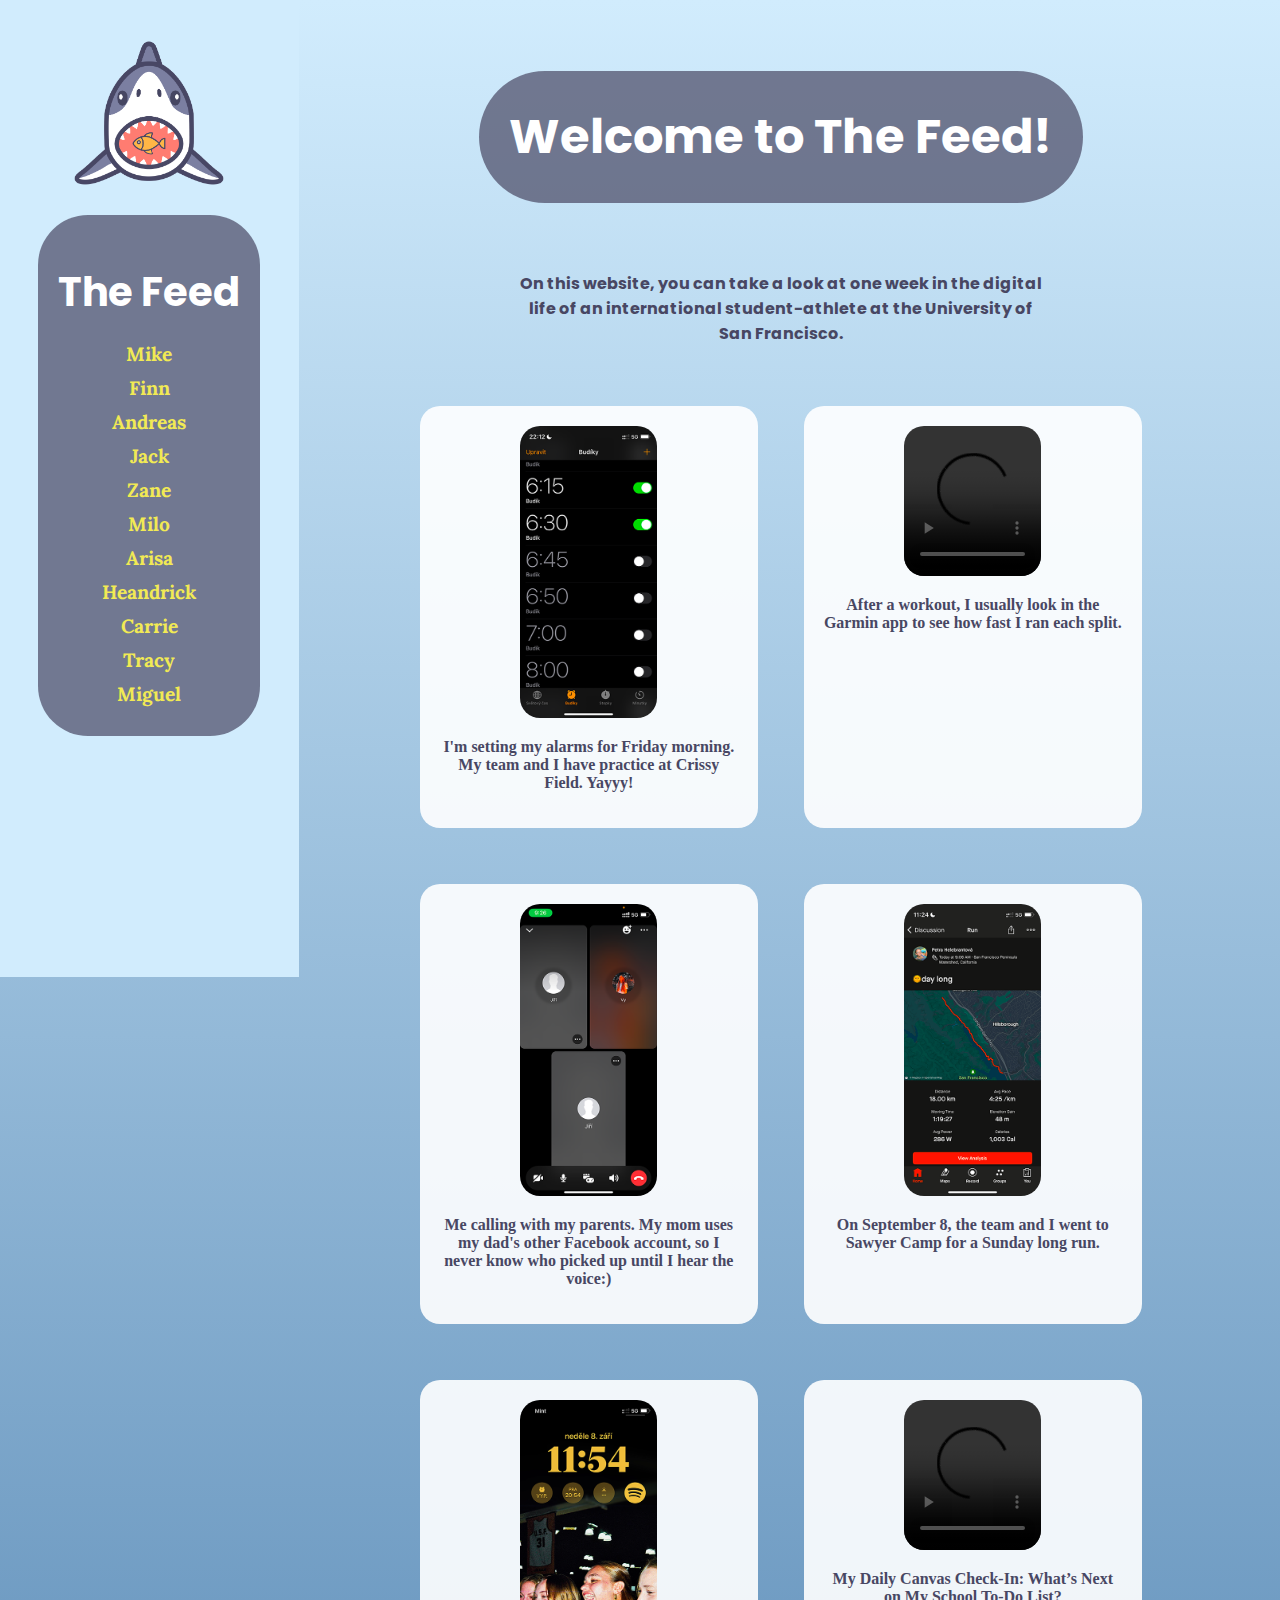
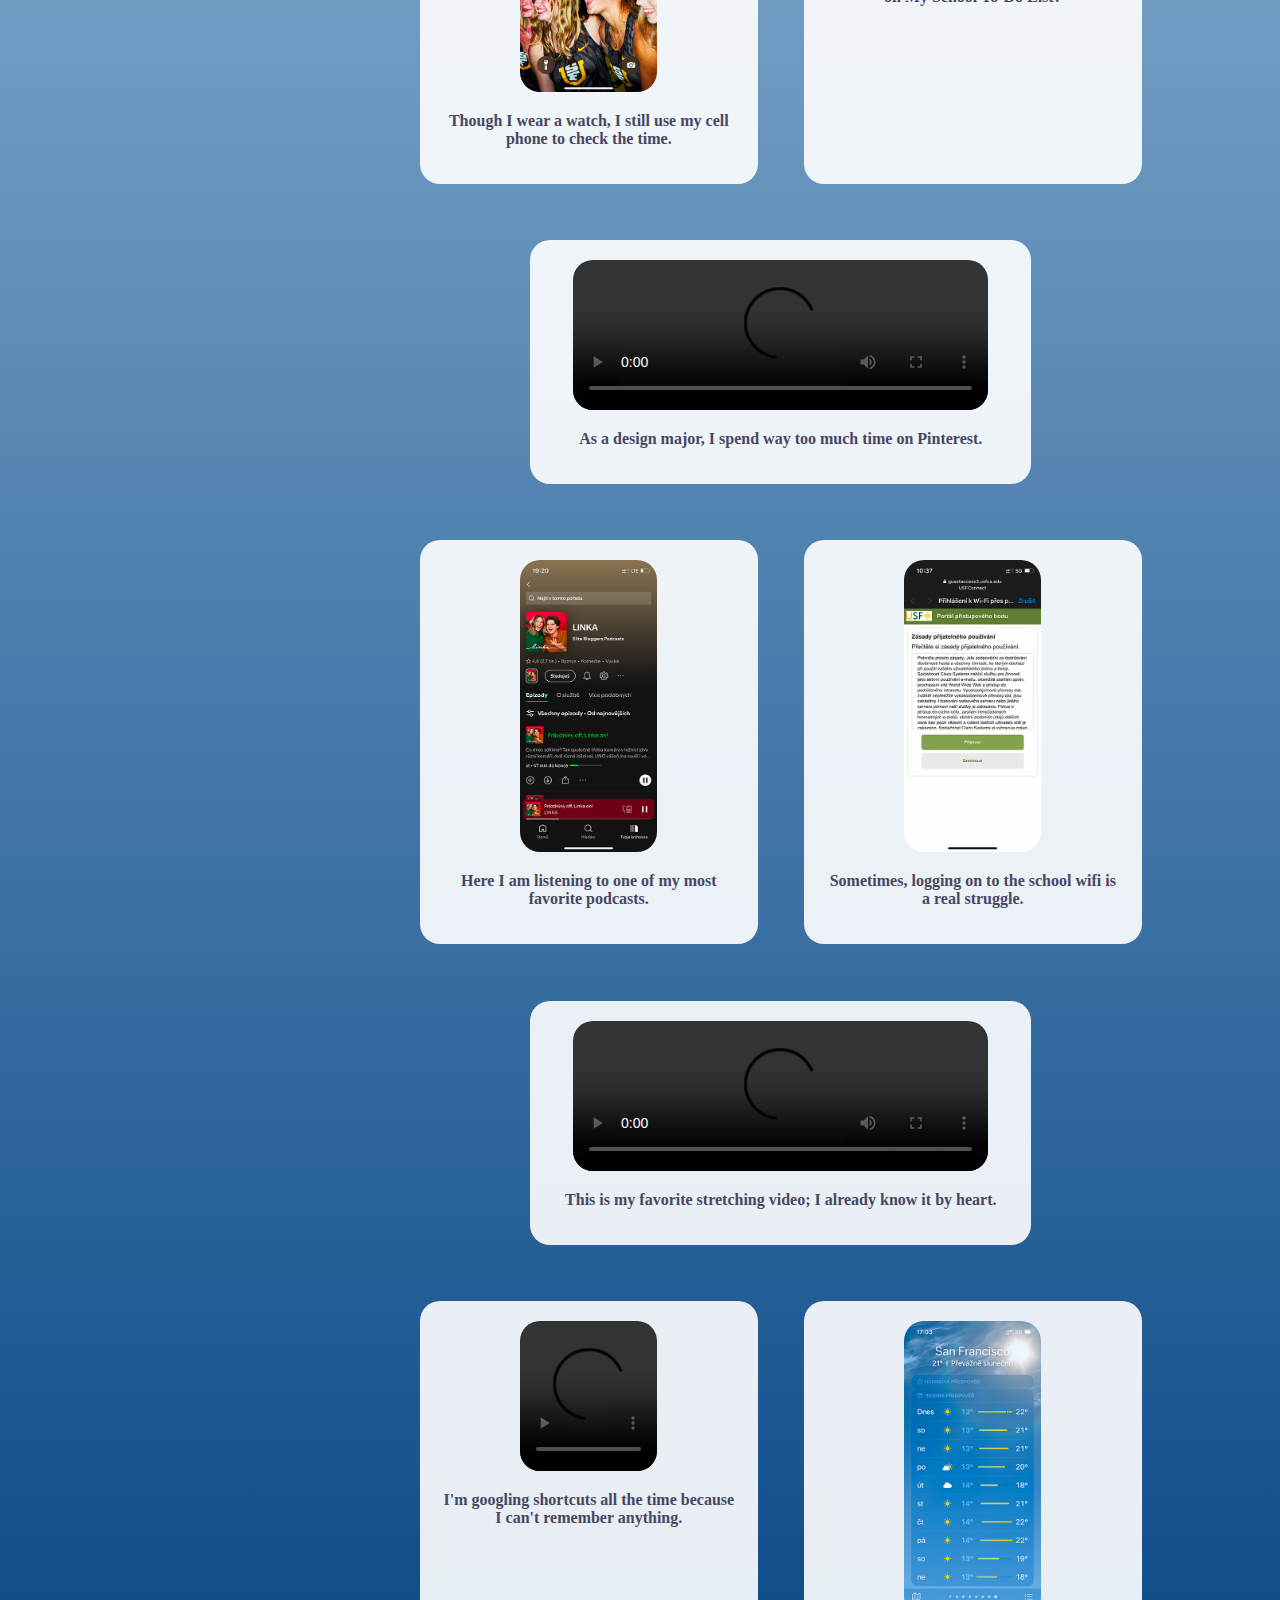
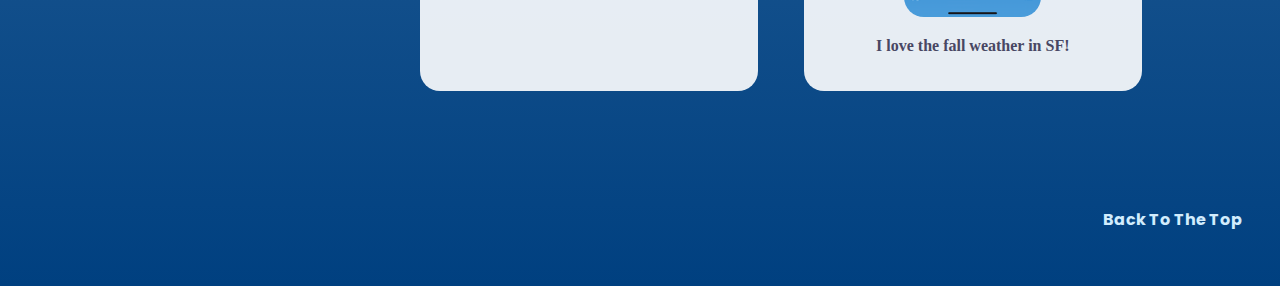
==== thefeed.html @ 3c592d6e "first commit" ====
<!DOCTYPE html>
<!--[if lt IE 7]>      <html class="no-js lt-ie9 lt-ie8 lt-ie7"> <![endif]-->
<!--[if IE 7]>         <html class="no-js lt-ie9 lt-ie8"> <![endif]-->
<!--[if IE 8]>         <html class="no-js lt-ie9"> <![endif]-->
<!--[if gt IE 8]>      <html class="no-js"> <!--<![endif]-->
<html>
    <head>
        <meta charset="utf-8">
        <meta http-equiv="X-UA-Compatible" content="IE=edge">
        <title>🐠Welcome to The Feed 🐠</title>
        <link rel="icon" type="image/png" href="img/favicon.png">
        <meta name="description" content="The Feed website by Petra Helebrantová">
        <meta name="viewport" content="width=device-width, initial-scale=1">
        <link rel="stylesheet" href="css/style.css">
    </head>
    <body>
        <!--[if lt IE 7]>
            <p class="browsehappy">You are using an <strong>outdated</strong> browser. Please <a href="#">upgrade your browser</a> to improve your experience.</p>
        <![endif]-->
         
     
        <nav> 
            <a href="index.html">
                <img src="img/logo.gif" alt="gif showing a cartoon shark with a fish in its mouth changing color from yellow to orange" width="150px">
            </a>  
                <br>
                <br>
                <div class="friends">
                    <h1>The Feed</h1>
                    <h4>Mike</h4>
                    <h4>Finn</h4>  
                    <h4>Andreas</h4>
                    <h4>Jack</h4> 
                    <h4>Zane</h4>
                    <h4>Milo</h4> 
                    <h4>Arisa</h4>
                    <h4>Heandrick</h4>
                    <h4>Carrie</h4>
                    <h4>Tracy</h4>
                    <h4>Miguel</h4>
                </div>
            </nav>

        <main id="top">

            <h1 class="title">Welcome to The Feed!</h1>

            <h5>On this website, you can take a look at one week in the digital life of an international student-athlete at the University of San Francisco.</h5>

            <div class="row"> 
                <section>
                    <div class="content"> 
                        <img src="img/alarms.png" alt="A dark-themed mobile alarm app showing alarms set at 6:15 and 6:30 turned on, with others between 6:45 and 8:00 turned off." style="width: 46%; height: 98%;">
                        <p>I'm setting my alarms for Friday morning. My team and I have practice at Crissy Field. Yayyy!</p>
                    </div>
                </section>
            
                <section>
                    <div class="content"> 
                        <video style="width: 46%; height: 98%;" controls>
                            <source src="img/garmin.mp4" type="video/mp4">
                        </video>
                        <p>After a workout, I usually look in the Garmin app to see how fast I ran each split.</p>
                    </div>
                </section>
            </div>
            
            <div class="row"> 
                <section>
                    <div class="content"> 
                        <img src="img/calling.png" alt="A mobile video call interface showing three participants. Two participants, named Jiří, have gray silhouettes, while the third participant, Vy, has a profile picture. The bottom menu has options for muting, video, effects, speaker, and ending the call." style="width: 46%; height: 98%;">
                        <p>Me calling with my parents. My mom uses my dad's other Facebook account, so I never know who picked up until I hear the voice:)</p>
                    </div>
                </section>
            
                <section>
                    <div class="content"> 
                        <img src="img/strava.png" alt="A running activity summary on a fitness app. The route is displayed on a map near San Francisco, with the distance covered being 18 km, an average pace of 4:25 per km, moving time of 1 hour 19 minutes, elevation gain of 48 meters, and calories burned being 1,003. The user, Petra Helebrantová, started the run at 9:06 AM in the San Francisco Peninsula Watershed." style="width: 46%; height: 98%;">
                        <p>On September 8, the team and I went to Sawyer Camp for a Sunday long run.</p>
                    </div>
                </section>
            </div>
            
            <div class="row"> 
                <section>
                    <div class="content"> 
                        <img src="img/time.png" alt="A mobile lock screen showing the time as 11:54 on Sunday, September 8. The screen has yellow and black tones, with icons for alarm, time zone (Prague 20:54), Do Not Disturb, and Spotify. The background image shows a group of women smiling and wearing sports jerseys." style="width: 46%; height: 98%;">
                        <p>Though I wear a watch, I still use my cell phone to check the time.</p>
                    </div>
                </section>
            
                <section>
                    <div class="content"> 
                        <video style="width: 46%; height: 98%;" controls>
                            <source src="img/canvas.mp4" type="video/mp4">
                        </video>
                        <p>My Daily Canvas Check-In: What’s Next on My School To-Do List?</p>
                    </div>
                </section>
            </div>
            
            <section>
                <div class="content"> 
                    <video style="width: 90%; height: auto;" controls>
                        <source src="img/pinterest.mp4" type="video/mp4">
                    </video>
                    <p>As a design major, I spend way too much time on Pinterest.</p>
                </div>
            </section>
            
            <div class="row"> 
                <section>
                    <div class="content"> 
                        <img src="img/spotify_podcast.png" alt="A podcast page in the Spotify app for the 'LINKA' podcast by Elite Bloggers Podcasts. The screen shows the podcast details, including a 4.8-star rating from 2.7K reviews and categories like business, comedy, and education. An episode titled 'Prázdniny off, Linka on!' is playing, with 47 minutes remaining. The interface includes options to follow, manage settings, and play or pause the episode." style="width: 46%; height: 98%;">
                        <p>Here I am listening to one of my most favorite podcasts.</p>
                    </div>
                </section>
            
                <section>
                    <div class="content"> 
                        <img src="img/usfconnectwifi.png" alt="A Wi-Fi login page for USFConnect with a Cisco access portal. The page includes the acceptable use policy in Czech, requiring the user to agree to terms related to responsible use of passwords and network activities. There are two buttons at the bottom: 'Přijmout' (Accept) and 'Zamítnout' (Decline)." style="width: 46%; height: 98%;">
                        <p>Sometimes, logging on to the school wifi is a real struggle.</p>
                    </div>
                </section>
            </div>
            
            <section>
                <div class="content"> 
                    <video style="width: 90%; height: auto;" controls>
                        <source src="img/youtube.mp4" type="video/mp4">
                    </video>
                    <p>This is my favorite stretching video; I already know it by heart.</p>
                </div>
            </section>
            
            <div class="row"> 
                <section>
                    <div class="content"> 
                        <video style="width: 46%; height: 98%;" controls>
                            <source src="img/googling_shortcuts.mp4" type="video/mp4">
                        </video>
                        <p>I'm googling shortcuts all the time because I can't remember anything.</p>
                    </div>
                </section>
                
                <section>
                    <div class="content"> 
                        <img src="img/weather_forecast.png" alt="10-day weather forecast for San Francisco. Mostly sunny weather with temperatures ranging from 13°C to 22°C. Today is 13°C to 22°C with sunny skies. Over the weekend, Saturday and Sunday are both sunny with highs of 21°C. Monday is partly cloudy with a high of 20°C. Tuesday has cloudy skies with a high of 18°C. The rest of the week remains sunny, with temperatures reaching up to 22°C." style="width: 46%; height: 98%;">
                        <p>I love the fall weather in SF!</p>
                    </div>
                </section>
            </div>

        </main>
            
        <footer>

            <a href="#top">
                <p>Back To The Top</p>
            </a> 
        </footer>
       
    </body>
</html>
---- css/style.css ----
@import url('https://fonts.googleapis.com/css2?family=Lora:wght@400;700&display=swap');
@import url('https://fonts.googleapis.com/css2?family=Poppins:wght@400;700&display=swap');

body {
    background: linear-gradient(to bottom, #D1ECFD 0%, #004080 100%);
    margin: 0 auto;
    max-width: 100%;
}

header {
    text-align: center;
    margin-top: 15%;
}

main {
    max-width: 60%;
    margin-left: 28%;
    padding: 3%;
    display: flex;
    flex-direction: column;  
    justify-content: space-around;
    justify-content: center;
    align-items: center;
    flex-wrap: wrap;
    gap: 10px; 
}

nav {
    font-family: 'Lora', serif;
    background-color: #D1ECFD;
    max-width: 25%;
    height: 100vh;
    padding: 3%;
    position:fixed;
    text-align: center;
}

footer {
    padding: 3%;
}

footer p {
    color:#D1ECFD;
    font-weight: bold;
    text-align:right;  
}

.row {
    display: flex;
    flex-direction: row;
}

.friends {
    background-color: rgba(72, 71, 99, 0.7);
    padding: 20px;
    border-radius: 50px;
}

.friends h1 {
    font-size: 2.5em;
    color: #ffffff; 
    font-family: 'Poppins', sans-serif;
    font-weight: bold; 
    margin-bottom: 20px;
    text-align: center;
}

.friends h4 {
    font-size: 1.2em;
    color: #F1EA54; 
    font-family: 'Lora', serif;
    margin: 10px 0;
    text-align: center;
}

.title {
    color: white; 
    font-size: 3em;
    font-weight: bold; 
    background-color: rgba(72, 71, 99, 0.7); 
    padding: 30px; 
    border-radius: 100px; 
    text-align: center;
}

h5 {
    color: #484763;
    font-size: 1em;
    text-align: center;
    width: 70%;
}

h1, h5 {
    font-family: 'Poppins', sans-serif;
}

section {
    background-color: rgba(255, 255, 255, 0.9); 
    color: #484763;
    padding: 20px; 
    border-radius: 20px; 
    margin: 3%;
    width: 60%;
    text-align: center;
}

main img, 
main video {
    border-radius: 20px; 
}

main p {
    font-weight: 600;
}

.logo:hover {
    transform: scale(1.05); 
    opacity: 0.6; 
}

nav img:hover {
    transform: scale(1.05); 
    opacity: 0.6; 
}

a {
    text-decoration: none;
    color: #484763;
    font-family: 'Poppins', sans-serif;
}

footer :hover{
    opacity: .5;
}


section img:hover {
    transform: rotate(5deg);
}

section video:hover {
    transform: rotate(5deg);
}

.ocean {
    position: relative;
    height: 20em; 
}

.fish1, .fish2, .fish3, .fish4, .fish5, .fish6, .fish7, .fish8, .fish9 {
    position: absolute; 
    top: 50%; 
    transform: translateY(-50%);
}

.fish1 {
    top: 1%; 
    animation: swim-right 20s linear infinite; 
}

.fish2 {
    top: 30%; 
    animation: swim-left 12s linear infinite; 
}

.fish3 {
    top: 20%;
    animation: swim-right 16s linear infinite;
}

.fish4 {
    top: 60%; 
    animation: swim-right 8s linear infinite;
}

.fish5 {
    top: 40%;
    animation: swim-left 11s linear infinite;
}

.fish6 {
    top: 5%; 
    animation: swim-right 10s linear infinite;
}

.fish7 {
    top: 15%;
    animation: swim-right 9s linear infinite;
}

.fish8 {
    top: 50%; 
    animation: swim-left 18s linear infinite;
}

.fish9 {
    top: 40%;
    animation: swim-right 10s linear infinite;
}

@keyframes swim-right {
    from {
        left: -100px;
    }
    to {
        left: 100%; 
    }
}

@keyframes swim-left {
    from {
        right: -100px; 
    }
    to {
        right: 100%; 
    }
}

.bubbles {
    position: absolute; 
    bottom: 0; 
    left: 0;
    width: 100vw; 
    height: 100vh;
    overflow: hidden; 
    display: flex;
    flex-wrap: wrap;
    justify-content: space-around; 
    align-items: flex-end; 
    z-index: -1; /* Keeps the bubbles behind other content */
}

.bubbles img {
    width: 200px;
    height: 200px; 
    opacity: 0.8; 
    object-fit: contain;
}

.bubble1 { animation: bubble-rise 20s linear infinite; }
.bubble2 { animation: bubble-rise 10s linear infinite; }
.bubble3 { animation: bubble-rise 15s linear infinite; }
.bubble4 { animation: bubble-rise 12s linear infinite; }
.bubble5 { animation: bubble-rise 30s linear infinite; }
.bubble6 { animation: bubble-rise 22s linear infinite; }
.bubble7 { animation: bubble-rise 14s linear infinite; }
.bubble8 { animation: bubble-rise 11s linear infinite; }
.bubble9 { animation: bubble-rise 17s linear infinite; }

@keyframes bubble-rise {
    0% {
        transform: translateY(0) scale(0.4);
        opacity: 0.8;
    }
    100% {
        transform: translateY(-100vh) scale(0.1);
        opacity: 0.2;
    }
}
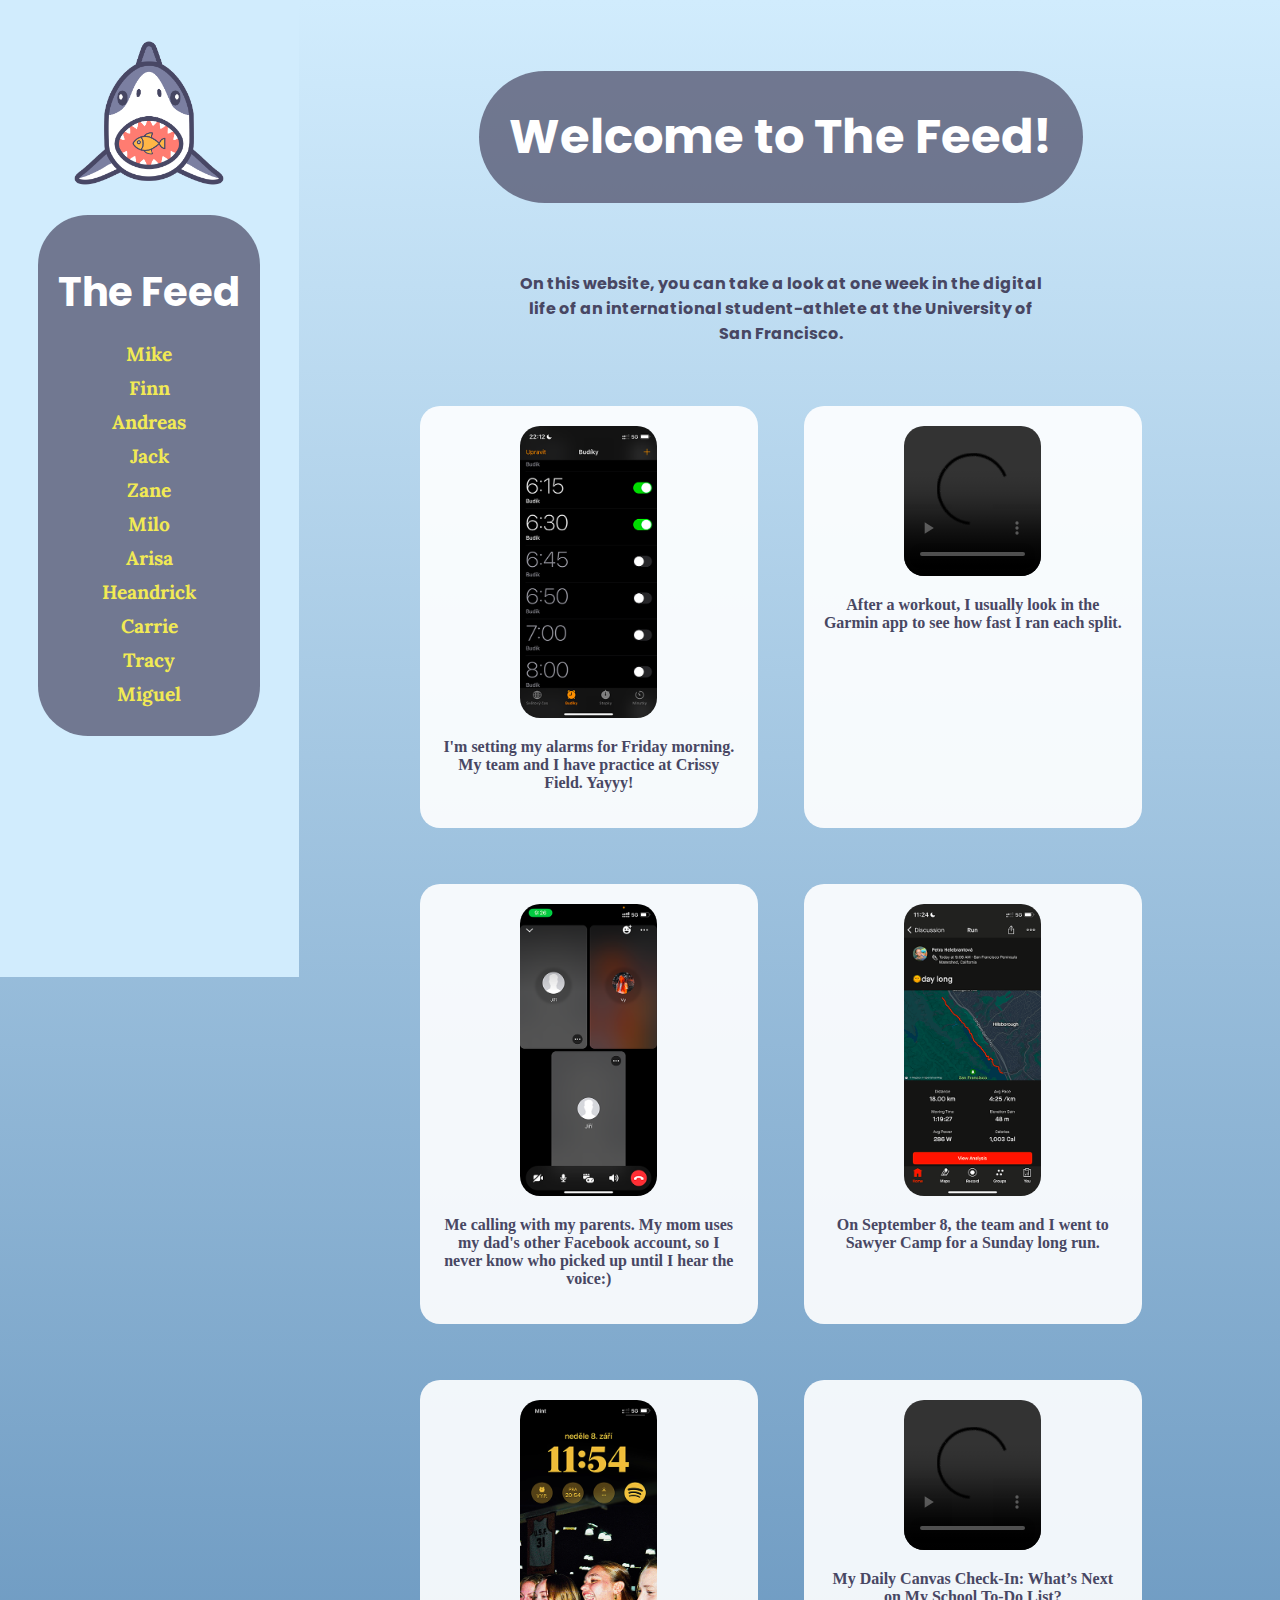
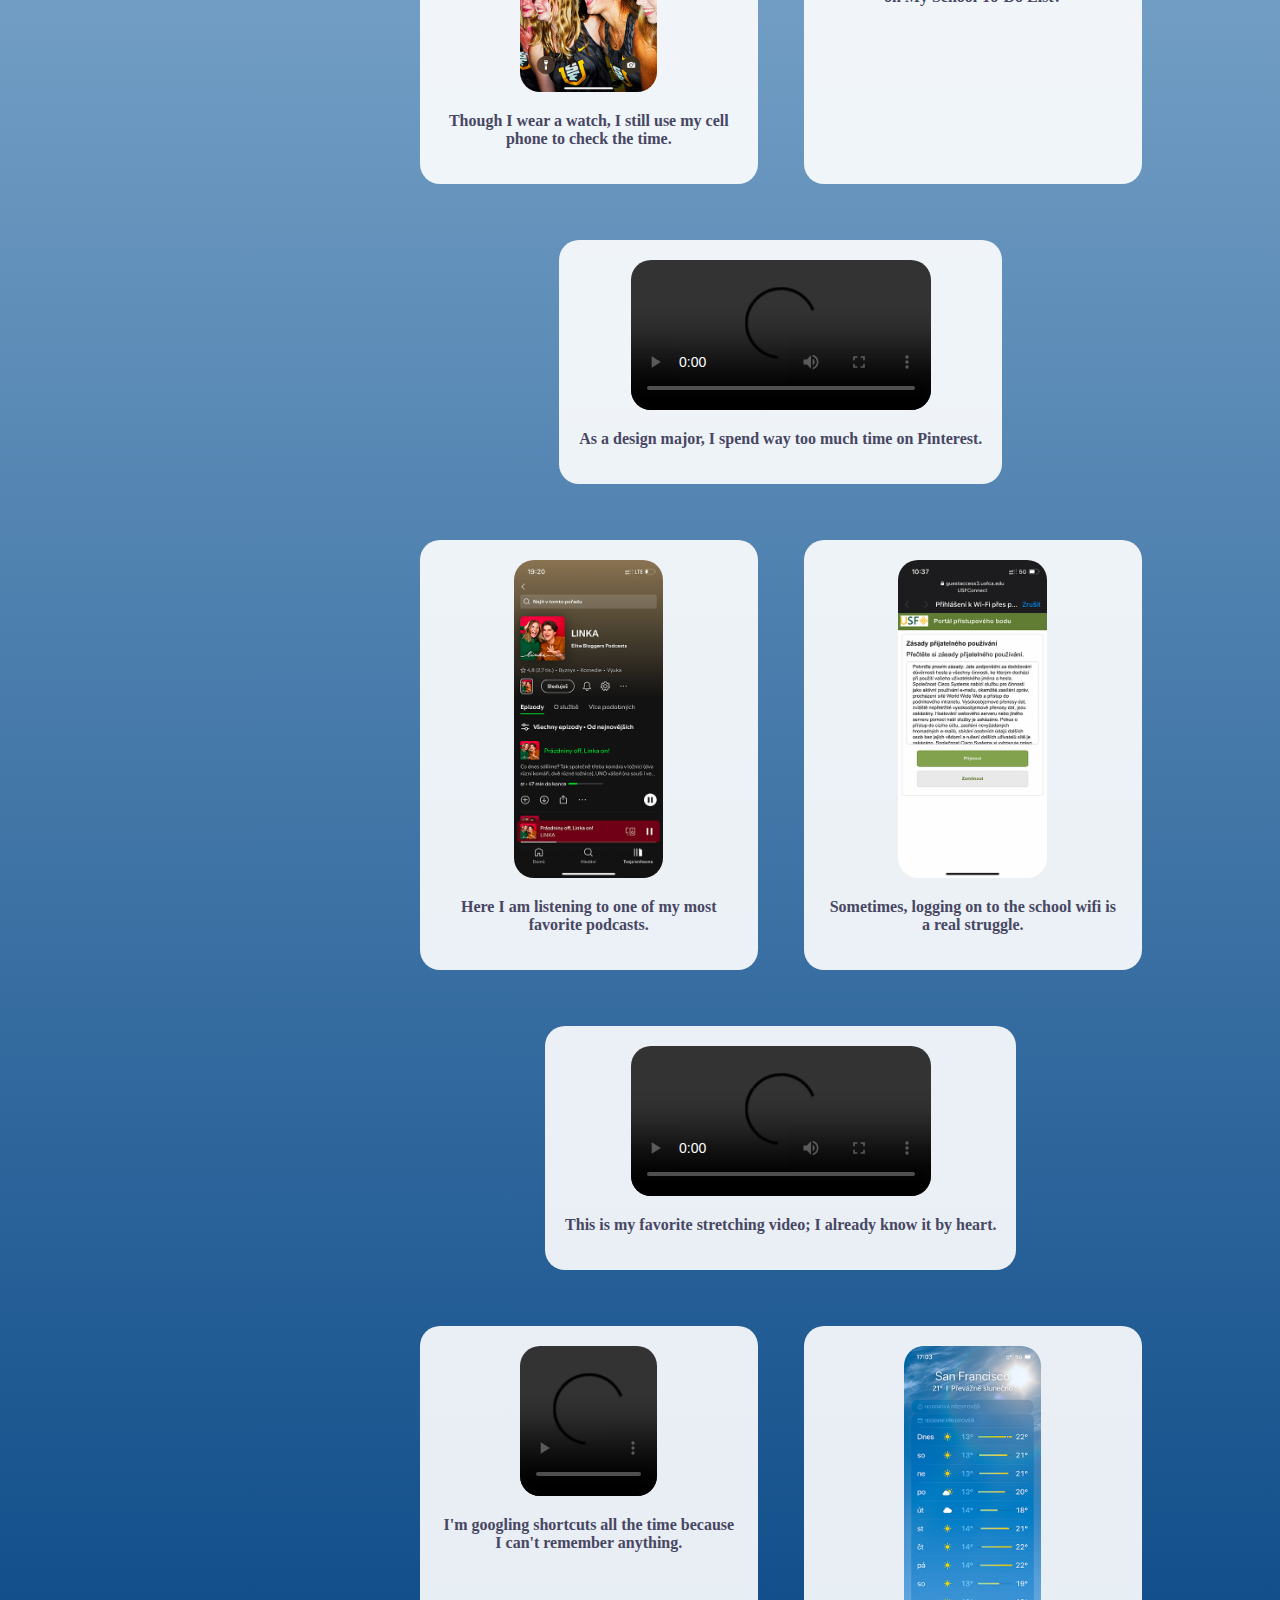
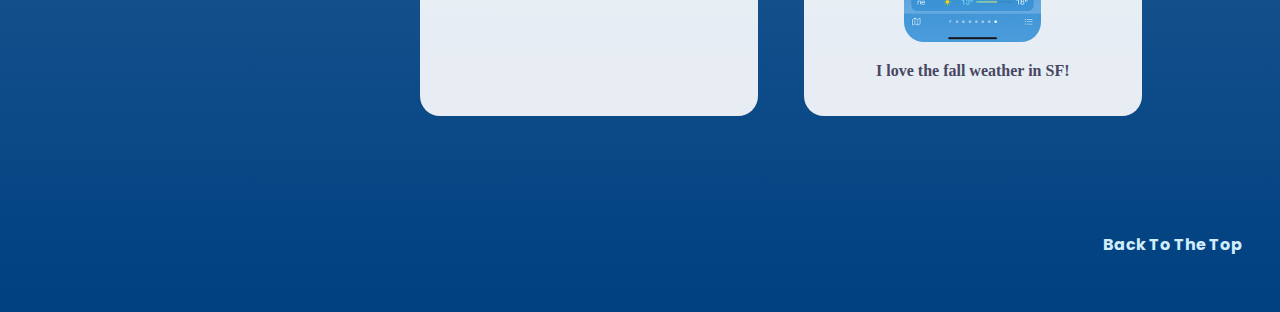
==== commit e7260643: "changes" ====
--- a/thefeed.html
+++ b/thefeed.html
@@ -8,7 +8,7 @@
         <meta charset="utf-8">
         <meta http-equiv="X-UA-Compatible" content="IE=edge">
         <title>🐠Welcome to The Feed 🐠</title>
-        <link rel="icon" type="image/png" href="img/favicon.png">
+        <link rel="icon" type="image/png" href="img/favicon.png" sizes="32x32">
         <meta name="description" content="The Feed website by Petra Helebrantová">
         <meta name="viewport" content="width=device-width, initial-scale=1">
         <link rel="stylesheet" href="css/style.css">
@@ -99,10 +99,10 @@
                 </section>
             </div>
             
-            <section>
+            <section id="youtube">
                 <div class="content"> 
-                    <video style="width: 90%; height: auto;" controls>
-                        <source src="img/pinterest.mp4" type="video/mp4">
+                    <video width="90%" max-width="600" controls>
+                        <source src="img/pinterest.mp4" type="video/mp4" class="youtubeVideo">
                     </video>
                     <p>As a design major, I spend way too much time on Pinterest.</p>
                 </div>
@@ -111,22 +111,22 @@
             <div class="row"> 
                 <section>
                     <div class="content"> 
-                        <img src="img/spotify_podcast.png" alt="A podcast page in the Spotify app for the 'LINKA' podcast by Elite Bloggers Podcasts. The screen shows the podcast details, including a 4.8-star rating from 2.7K reviews and categories like business, comedy, and education. An episode titled 'Prázdniny off, Linka on!' is playing, with 47 minutes remaining. The interface includes options to follow, manage settings, and play or pause the episode." style="width: 46%; height: 98%;">
+                        <img src="img/spotify_podcast.png" alt="A podcast page in the Spotify app for the 'LINKA' podcast by Elite Bloggers Podcasts. The screen shows the podcast details, including a 4.8-star rating from 2.7K reviews and categories like business, comedy, and education. An episode titled 'Prázdniny off, Linka on!' is playing, with 47 minutes remaining. The interface includes options to follow, manage settings, and play or pause the episode." style="width: 50%; height: 98%;">
                         <p>Here I am listening to one of my most favorite podcasts.</p>
                     </div>
                 </section>
             
                 <section>
                     <div class="content"> 
-                        <img src="img/usfconnectwifi.png" alt="A Wi-Fi login page for USFConnect with a Cisco access portal. The page includes the acceptable use policy in Czech, requiring the user to agree to terms related to responsible use of passwords and network activities. There are two buttons at the bottom: 'Přijmout' (Accept) and 'Zamítnout' (Decline)." style="width: 46%; height: 98%;">
+                        <img src="img/usfconnectwifi.png" alt="A Wi-Fi login page for USFConnect with a Cisco access portal. The page includes the acceptable use policy in Czech, requiring the user to agree to terms related to responsible use of passwords and network activities. There are two buttons at the bottom: 'Přijmout' (Accept) and 'Zamítnout' (Decline)." style="width: 50%; height: 98%;">
                         <p>Sometimes, logging on to the school wifi is a real struggle.</p>
                     </div>
                 </section>
             </div>
             
-            <section>
-                <div class="content"> 
-                    <video style="width: 90%; height: auto;" controls>
+            <section id="youtube">
+                <div class="content">
+                    <video width="90%" max-width="600" controls>
                         <source src="img/youtube.mp4" type="video/mp4">
                     </video>
                     <p>This is my favorite stretching video; I already know it by heart.</p>
--- a/css/style.css
+++ b/css/style.css
@@ -45,6 +45,10 @@
     text-align:right;  
 }
 
+footer :hover{
+    opacity: .5;
+}
+
 .row {
     display: flex;
     flex-direction: row;
@@ -84,13 +88,14 @@
 }
 
 h5 {
+    font-family: 'Poppins', sans-serif;
     color: #484763;
     font-size: 1em;
     text-align: center;
     width: 70%;
 }
 
-h1, h5 {
+h1 {
     font-family: 'Poppins', sans-serif;
 }
 
@@ -106,40 +111,61 @@
 
 main img, 
 main video {
+    border-radius: 20px;
+    max-width: fit-content; 
+}
+
+main p {
+    font-weight: 800;
+}
+
+#youtube {
+    background-color: rgba(255, 255, 255, 0.9); 
+    color: #484763;
+    padding: 20px; 
     border-radius: 20px; 
-}
-
-main p {
-    font-weight: 600;
-}
-
+    margin: 3%;
+    width: 87%;
+    text-align: center;
+    align-content: center;
+    max-width: fit-content;
+
+}
+
+#pinterest {
+    background-color: rgba(255, 255, 255, 0.9); 
+    color: #484763;
+    padding: 20px; 
+    border-radius: 20px; 
+    margin: 3%;
+    width: 87%;
+    text-align: center;
+    align-content: center;
+}
+
+nav img:hover {
+    transform: scale(1.05); 
+    opacity: 0.6; 
+}
+
+a {
+    text-decoration: none;
+    color: #484763;
+    font-family: 'Poppins', sans-serif;
+}
+
+section img:hover {
+    transform: rotate(1deg);
+}
+
+section video:hover {
+    transform: rotate(1deg);
+}
+
+/* Splash page */
 .logo:hover {
     transform: scale(1.05); 
     opacity: 0.6; 
-}
-
-nav img:hover {
-    transform: scale(1.05); 
-    opacity: 0.6; 
-}
-
-a {
-    text-decoration: none;
-    color: #484763;
-    font-family: 'Poppins', sans-serif;
-}
-
-footer :hover{
-    opacity: .5;
-}
-
-
-section img:hover {
-    transform: rotate(5deg);
-}
-
-section video:hover {
-    transform: rotate(5deg);
 }
 
 .ocean {
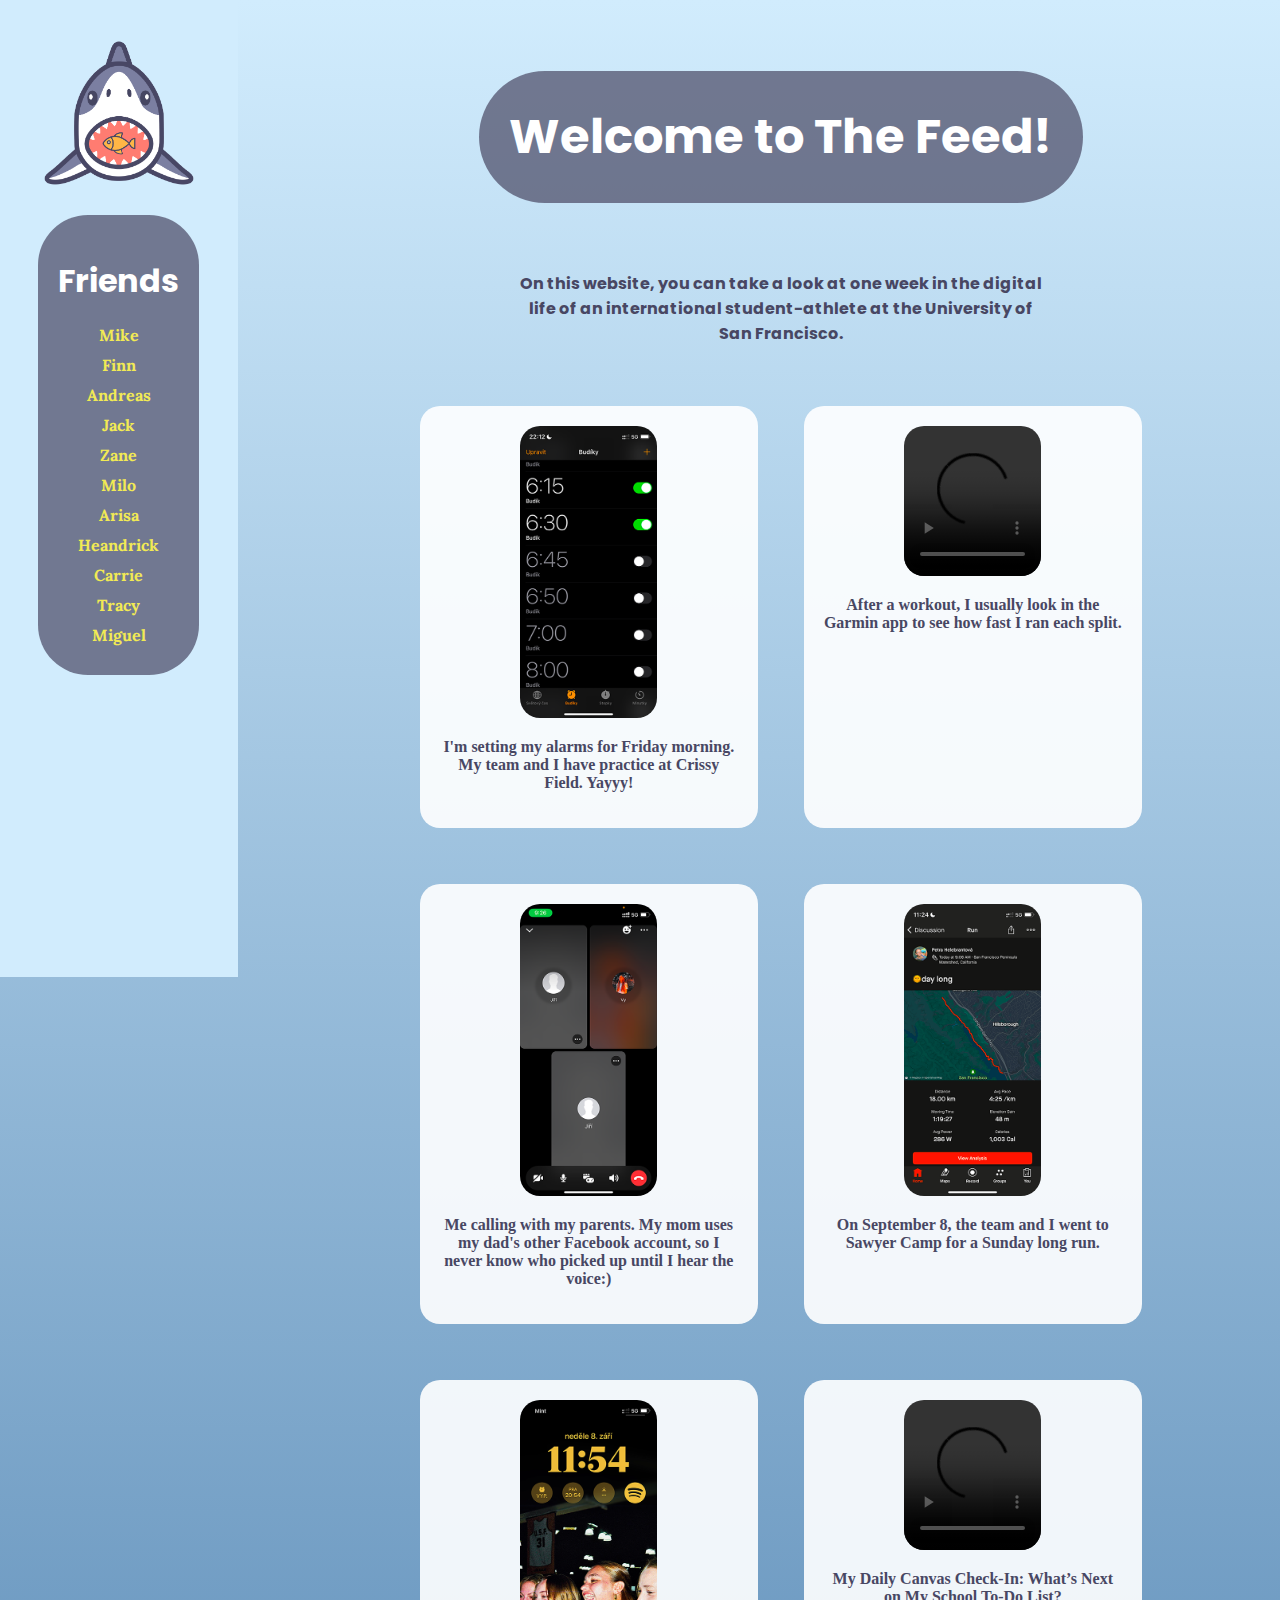
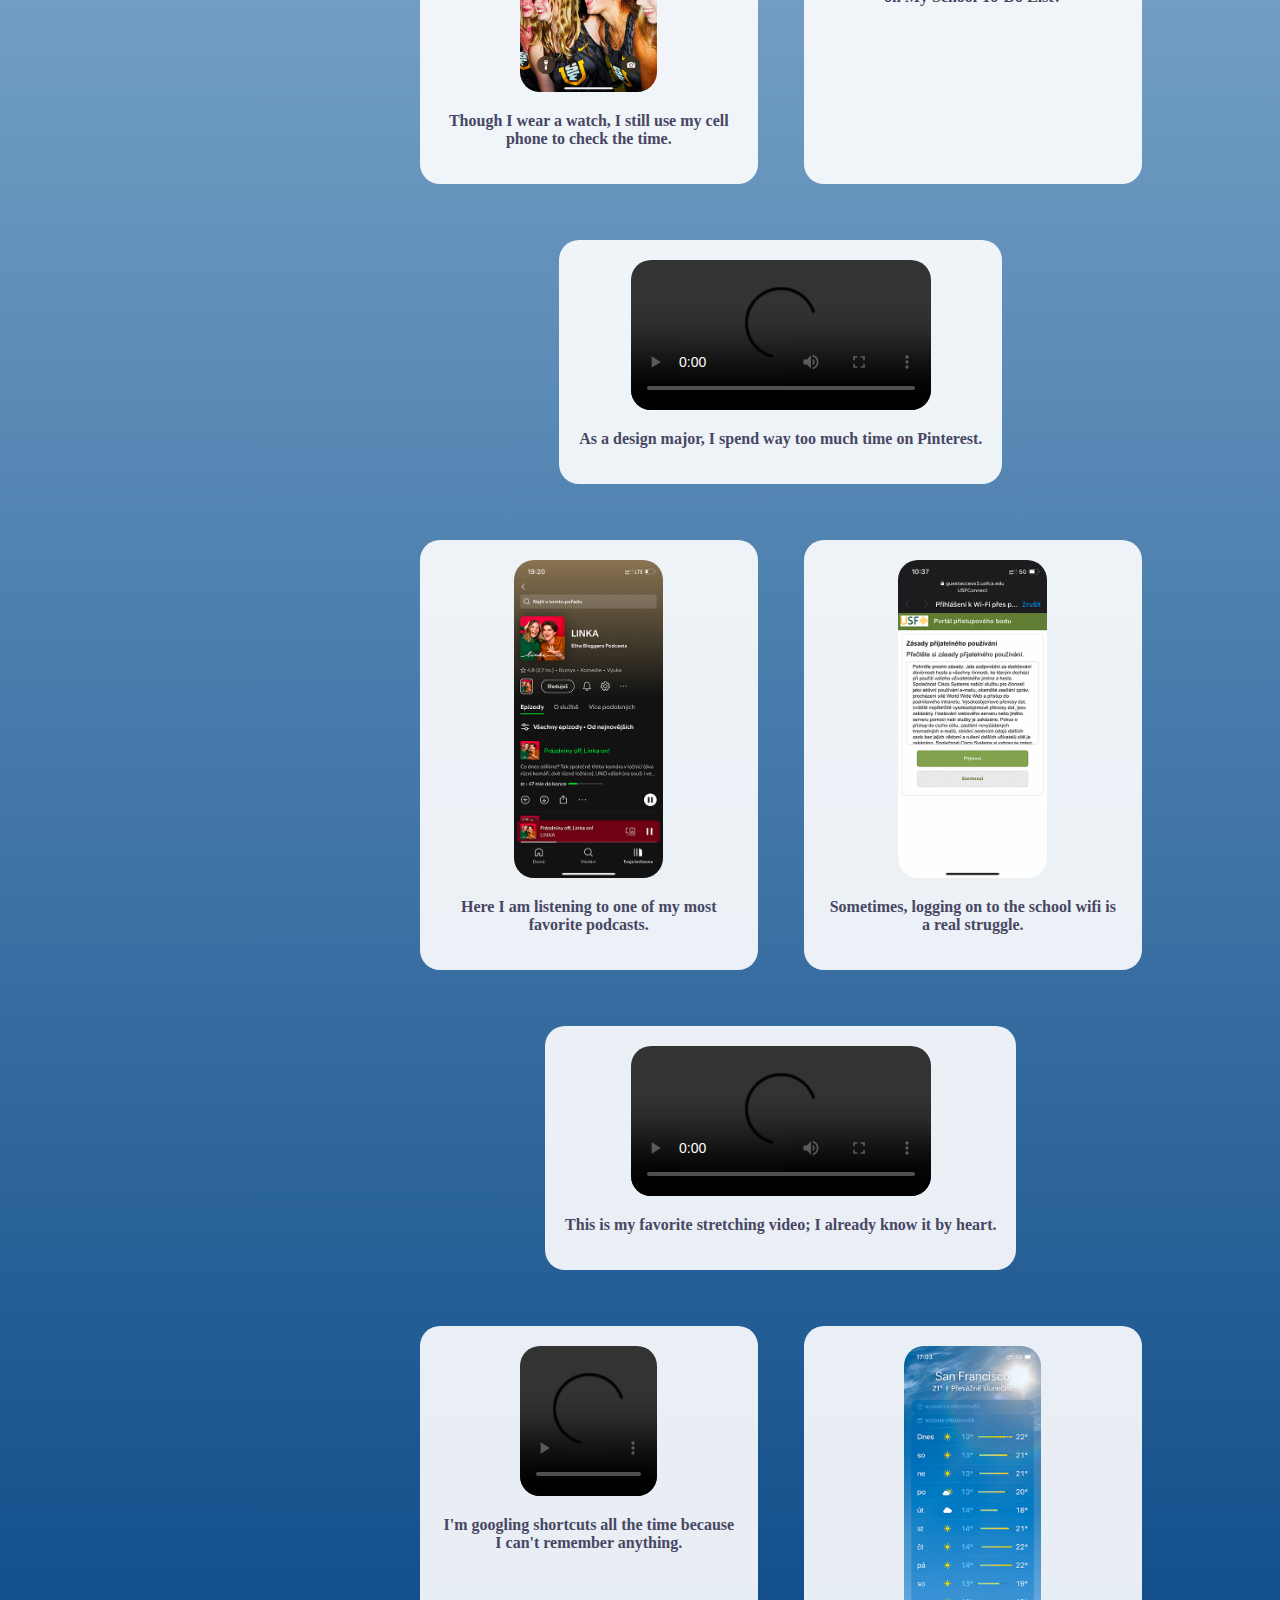
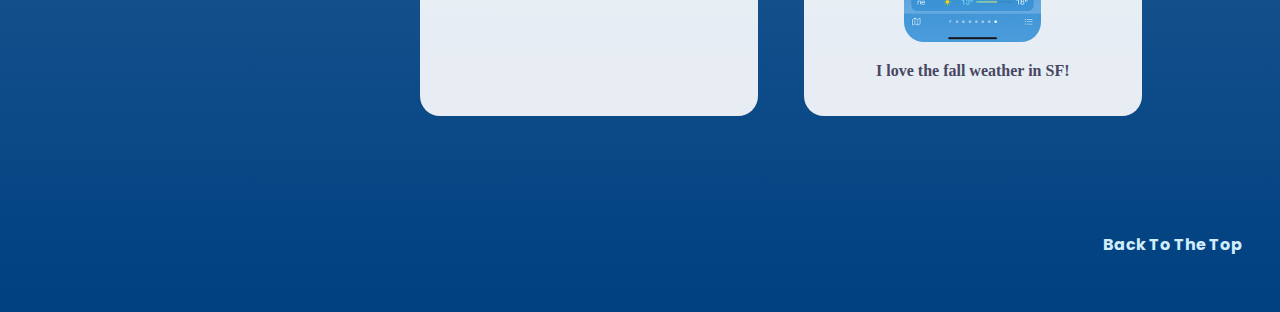
==== commit c383f305: "changes" ====
--- a/thefeed.html
+++ b/thefeed.html
@@ -26,7 +26,7 @@
                 <br>
                 <br>
                 <div class="friends">
-                    <h1>The Feed</h1>
+                    <h1>Friends</h1>
                     <h4>Mike</h4>
                     <h4>Finn</h4>  
                     <h4>Andreas</h4>
--- a/css/style.css
+++ b/css/style.css
@@ -32,6 +32,7 @@
     height: 100vh;
     padding: 3%;
     position:fixed;
+    overflow: scroll;
     text-align: center;
 }
 
@@ -61,7 +62,7 @@
 }
 
 .friends h1 {
-    font-size: 2.5em;
+    font-size: 2em;
     color: #ffffff; 
     font-family: 'Poppins', sans-serif;
     font-weight: bold; 
@@ -70,7 +71,7 @@
 }
 
 .friends h4 {
-    font-size: 1.2em;
+    font-size: 1em;
     color: #F1EA54; 
     font-family: 'Lora', serif;
     margin: 10px 0;
@@ -129,7 +130,6 @@
     text-align: center;
     align-content: center;
     max-width: fit-content;
-
 }
 
 #pinterest {
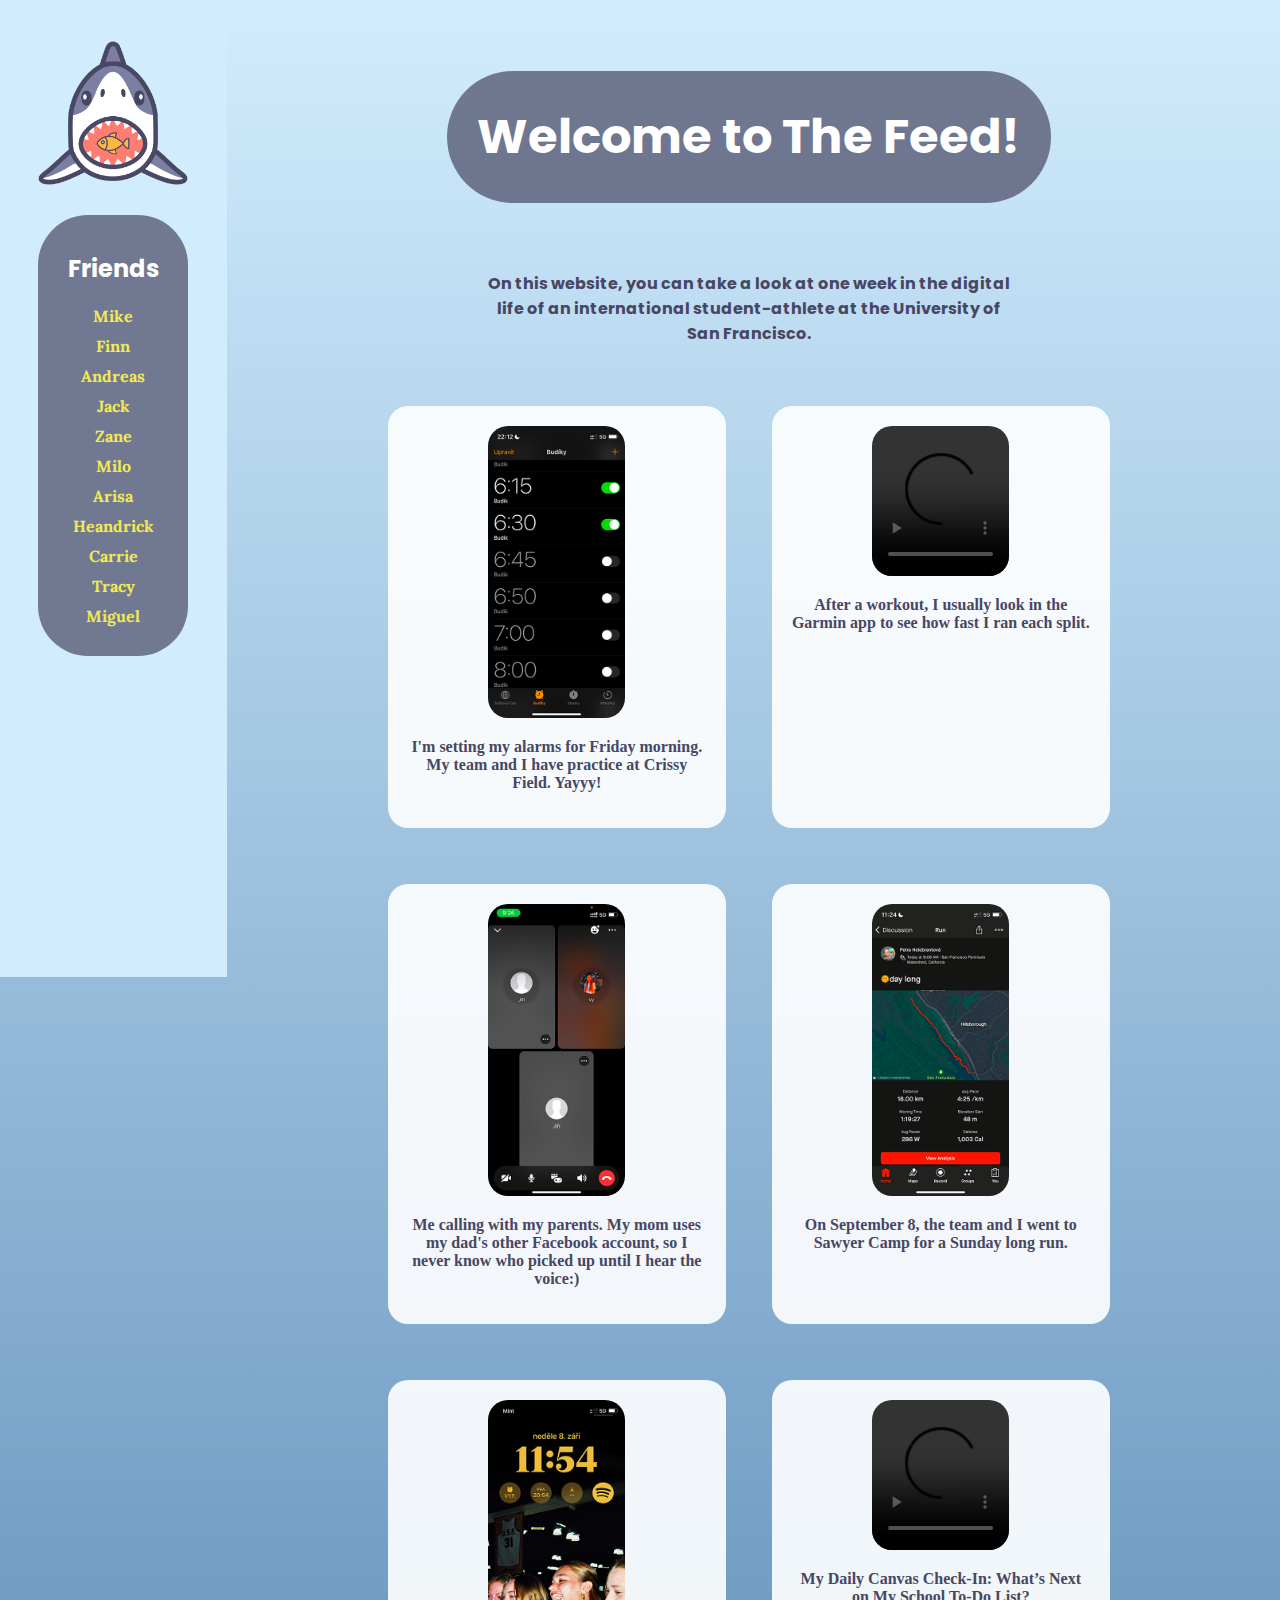
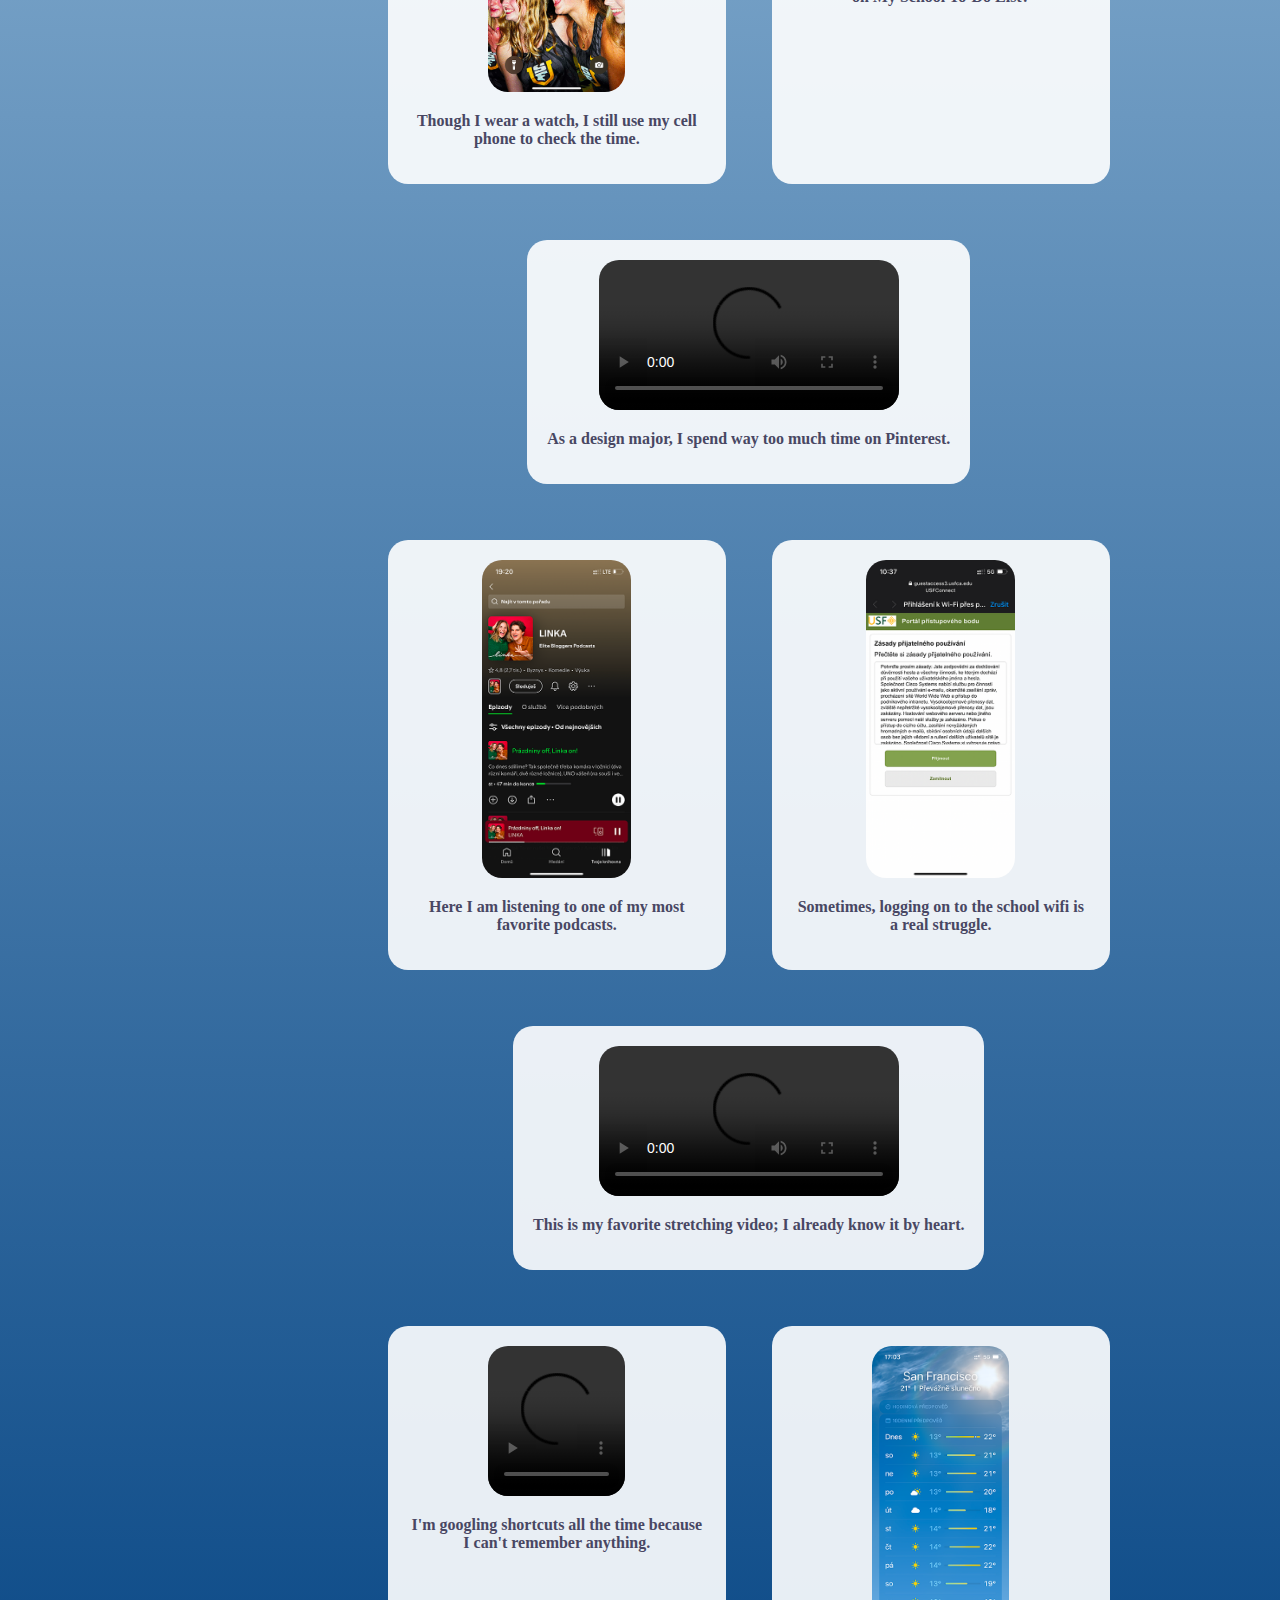
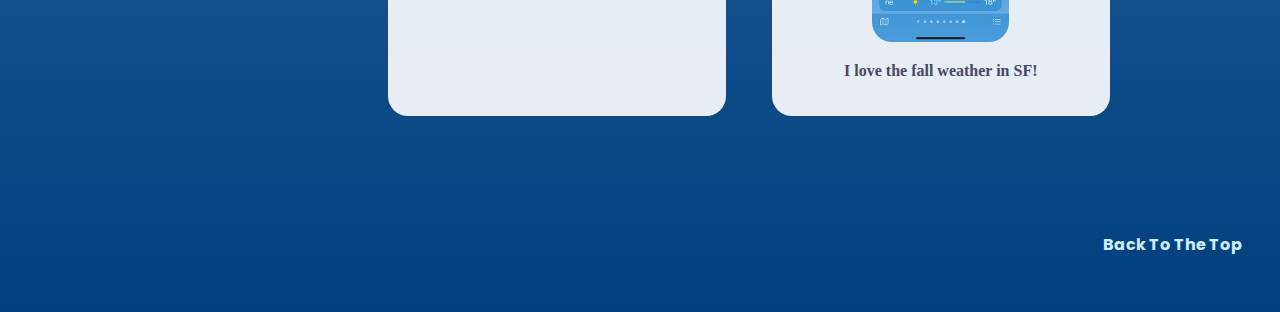
==== commit 83a56a7d: "change" ====
--- a/thefeed.html
+++ b/thefeed.html
@@ -18,7 +18,7 @@
             <p class="browsehappy">You are using an <strong>outdated</strong> browser. Please <a href="#">upgrade your browser</a> to improve your experience.</p>
         <![endif]-->
          
-     
+    
         <nav> 
             <a href="index.html">
                 <img src="img/logo.gif" alt="gif showing a cartoon shark with a fish in its mouth changing color from yellow to orange" width="150px">
--- a/css/style.css
+++ b/css/style.css
@@ -14,7 +14,7 @@
 
 main {
     max-width: 60%;
-    margin-left: 28%;
+    margin-left: 25.5%;
     padding: 3%;
     display: flex;
     flex-direction: column;  
@@ -28,11 +28,11 @@
 nav {
     font-family: 'Lora', serif;
     background-color: #D1ECFD;
-    max-width: 25%;
+    max-width: 20%;
+    min-width: fit-content;
     height: 100vh;
     padding: 3%;
     position:fixed;
-    overflow: scroll;
     text-align: center;
 }
 
@@ -62,7 +62,7 @@
 }
 
 .friends h1 {
-    font-size: 2em;
+    font-size: 1.5em;
     color: #ffffff; 
     font-family: 'Poppins', sans-serif;
     font-weight: bold; 
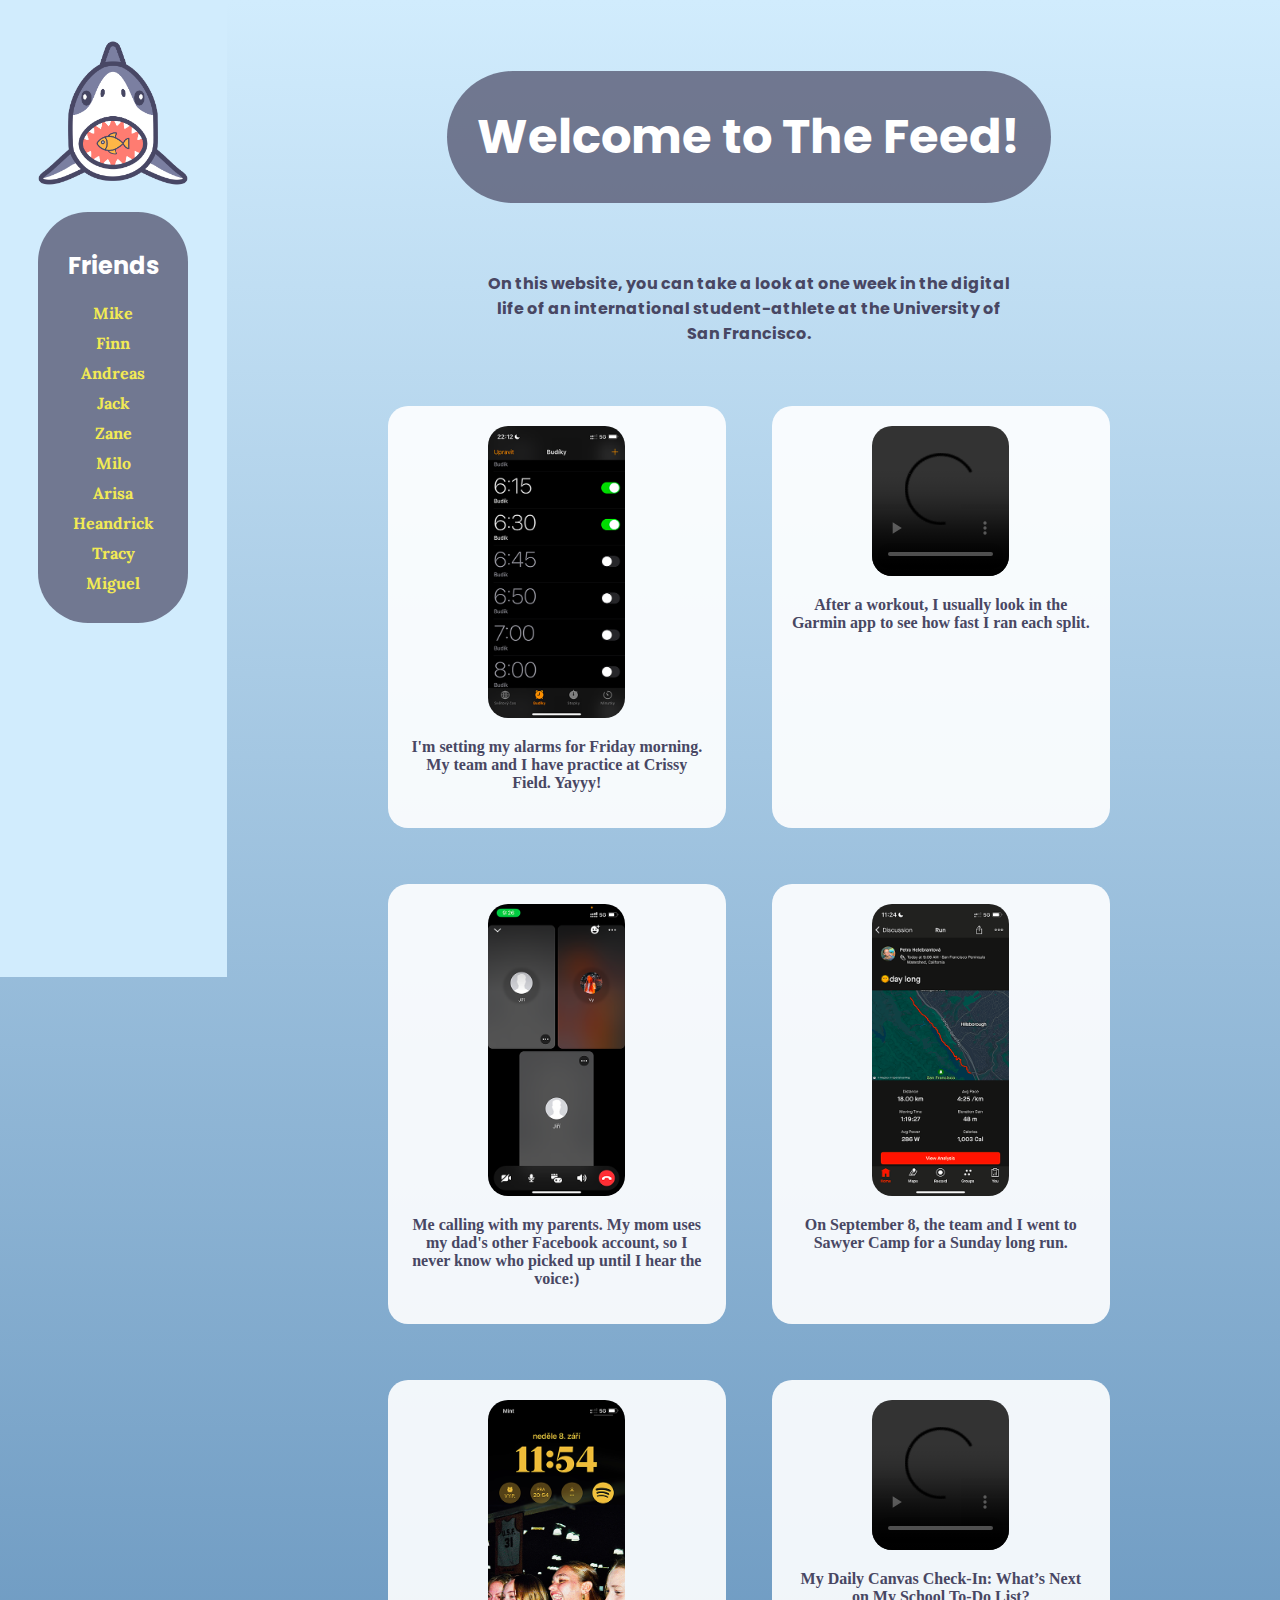
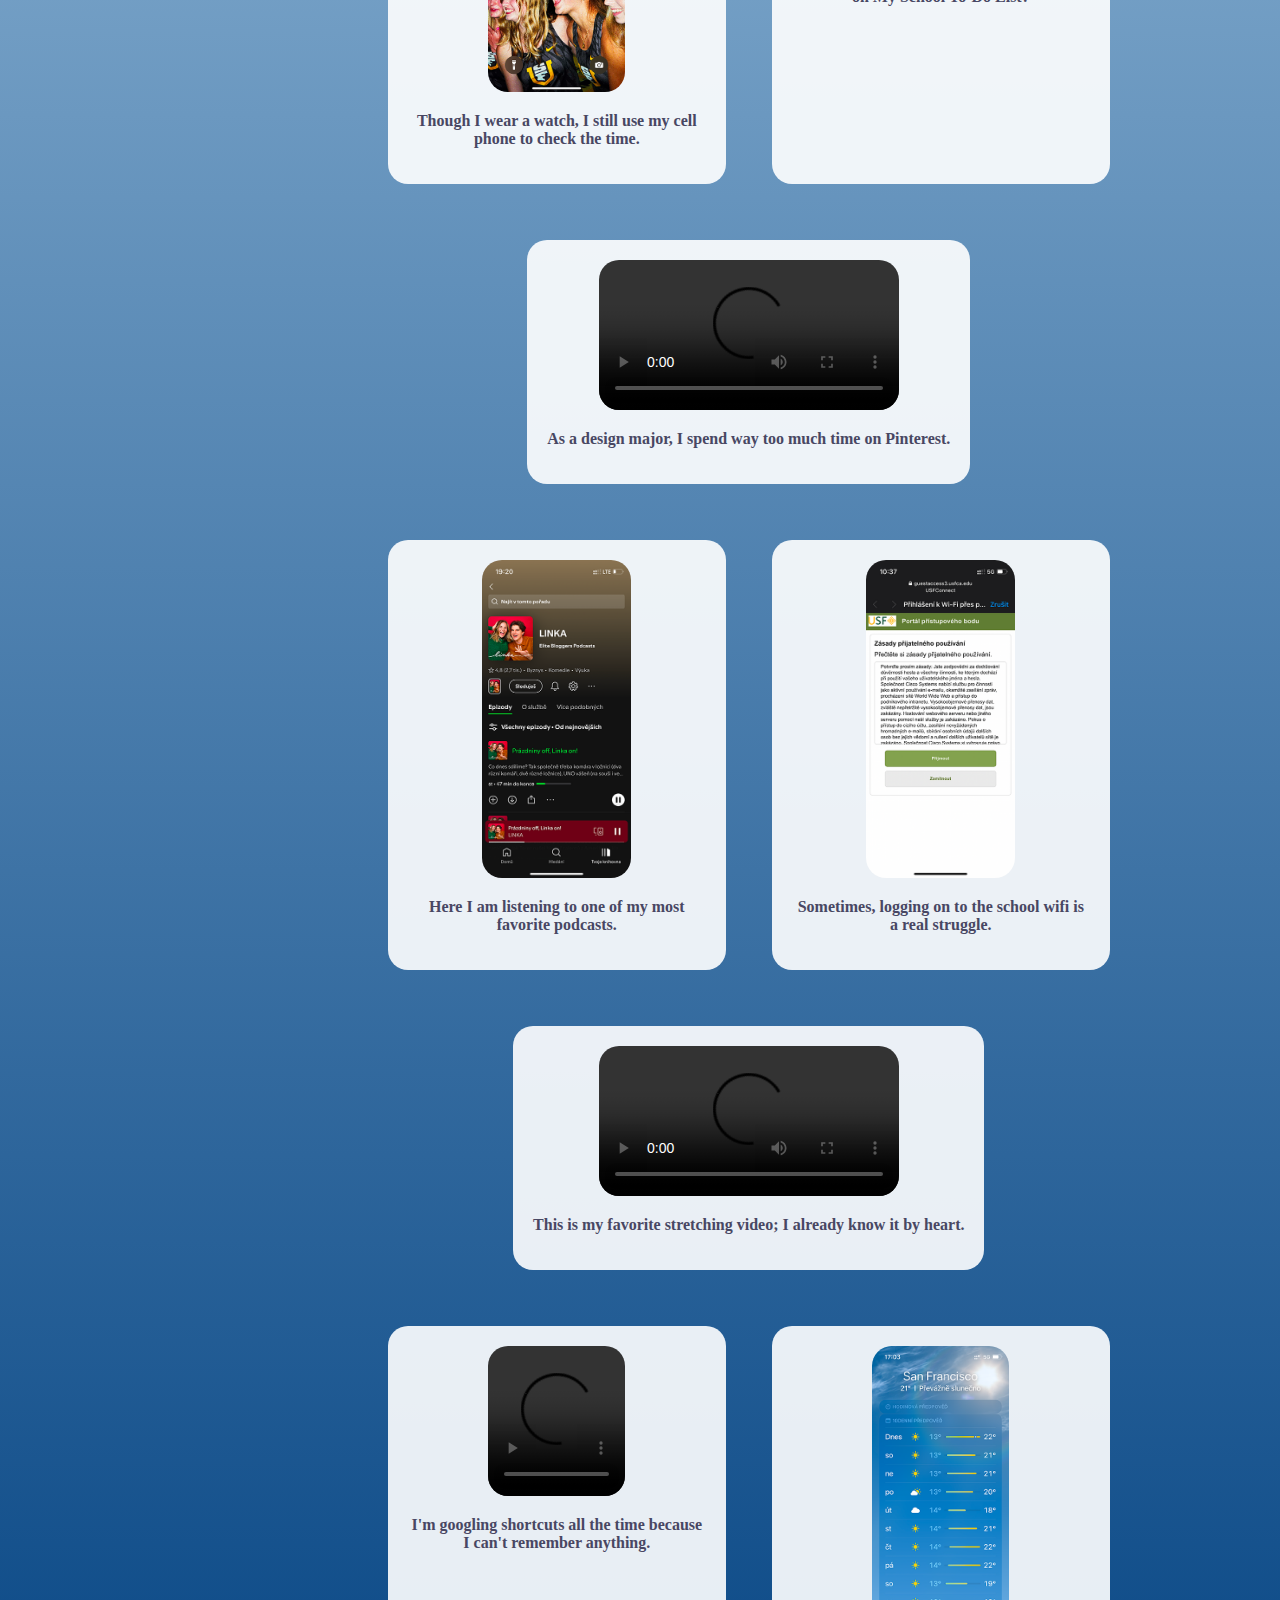
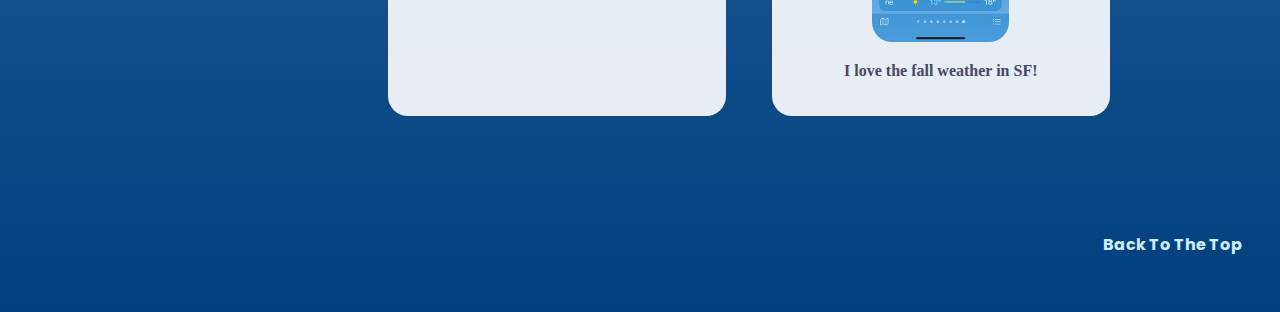
==== commit d858d044: "updates" ====
--- a/thefeed.html
+++ b/thefeed.html
@@ -27,17 +27,46 @@
                 <br>
                 <div class="friends">
                     <h1>Friends</h1>
-                    <h4>Mike</h4>
-                    <h4>Finn</h4>  
-                    <h4>Andreas</h4>
-                    <h4>Jack</h4> 
-                    <h4>Zane</h4>
-                    <h4>Milo</h4> 
-                    <h4>Arisa</h4>
-                    <h4>Heandrick</h4>
-                    <h4>Carrie</h4>
-                    <h4>Tracy</h4>
-                    <h4>Miguel</h4>
+
+                    <a href="https://mikesmith-23.github.io/thefeed/thefeed.html" target="_blank">
+                        <h4>Mike</h4>
+                    </a>
+
+                    <a href="https://frmcelhatten.github.io/thefeed/" target="_blank">
+                        <h4>Finn</h4>
+                    </a>
+                    
+                    <a href="https://andreas-shelton.github.io/thefeed/thefeed.html" target="_blank">
+                        <h4>Andreas</h4>
+                    </a>
+
+                    <a href="https://jacka1324.github.io/thefeed1/" target="_blank">
+                        <h4>Jack</h4> 
+                    </a>
+
+                    <a href="https://zanealafranji.github.io/the_feed/" target="_blank">
+                        <h4>Zane</h4>
+                    </a>
+
+                    <a href="https://milorexx.github.io/thefeed/" target="_blank">
+                        <h4>Milo</h4> 
+                    </a>
+
+                    <a href="https://asfukushima.github.io/blackstar/" target="_blank">
+                        <h4>Arisa</h4>
+                    </a>
+
+                    <a href="https://hhkuo123.github.io/the-feed/" target="_blank">
+                        <h4>Heandrick</h4>
+                    </a>
+
+                    <a href="https://myanhtrg.github.io/themeow/" target="_blank">
+                        <h4>Tracy</h4>
+                    </a>
+
+                    <a href="https://miguelusfca.github.io/TheFeed/" target="_blank">
+                        <h4>Miguel</h4>
+                    </a>
                 </div>
             </nav>
 
--- a/css/style.css
+++ b/css/style.css
@@ -152,6 +152,19 @@
     text-decoration: none;
     color: #484763;
     font-family: 'Poppins', sans-serif;
+}
+
+nav a {
+    font-size: 1em;
+    color: #F1EA54; 
+    font-family: 'Lora', serif;
+    margin: 10px 0;
+    text-align: center;
+    text-decoration: none;
+}
+
+.friends a :hover {
+    color: #484763; 
 }
 
 section img:hover {
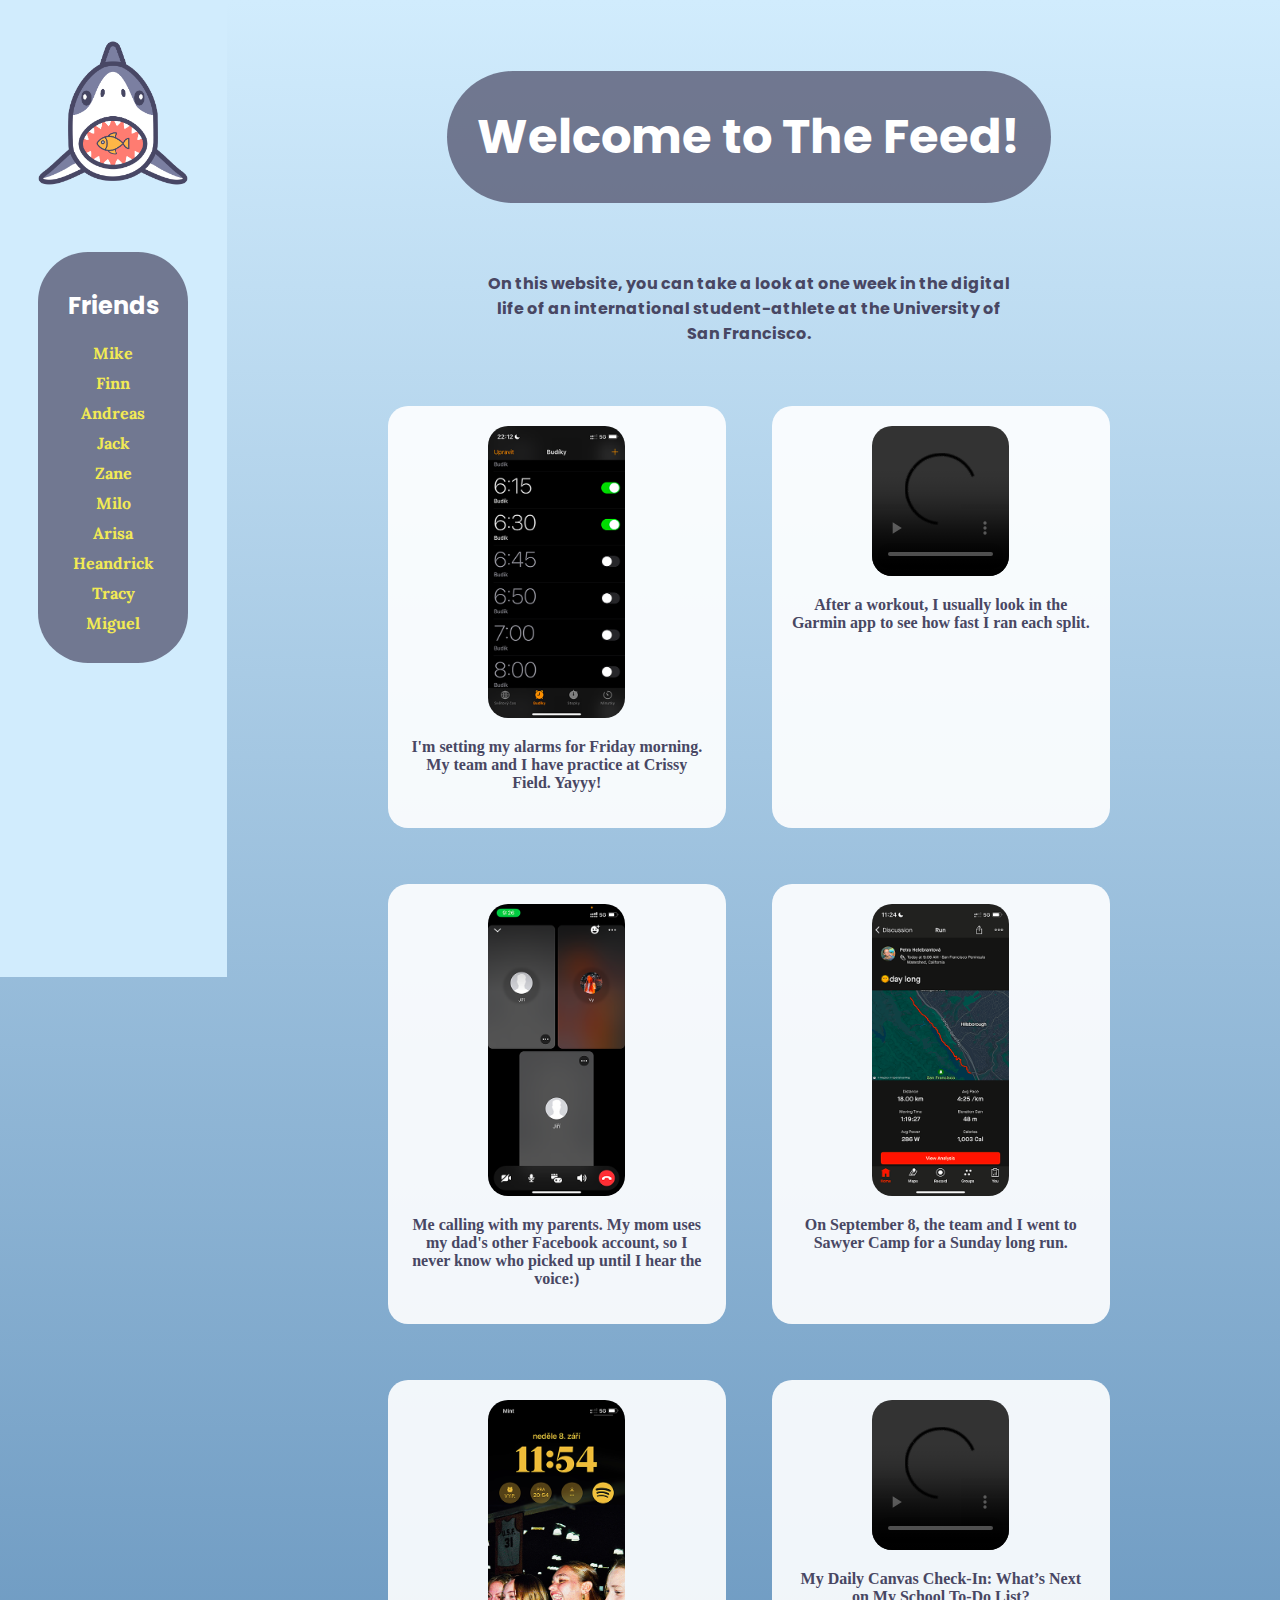
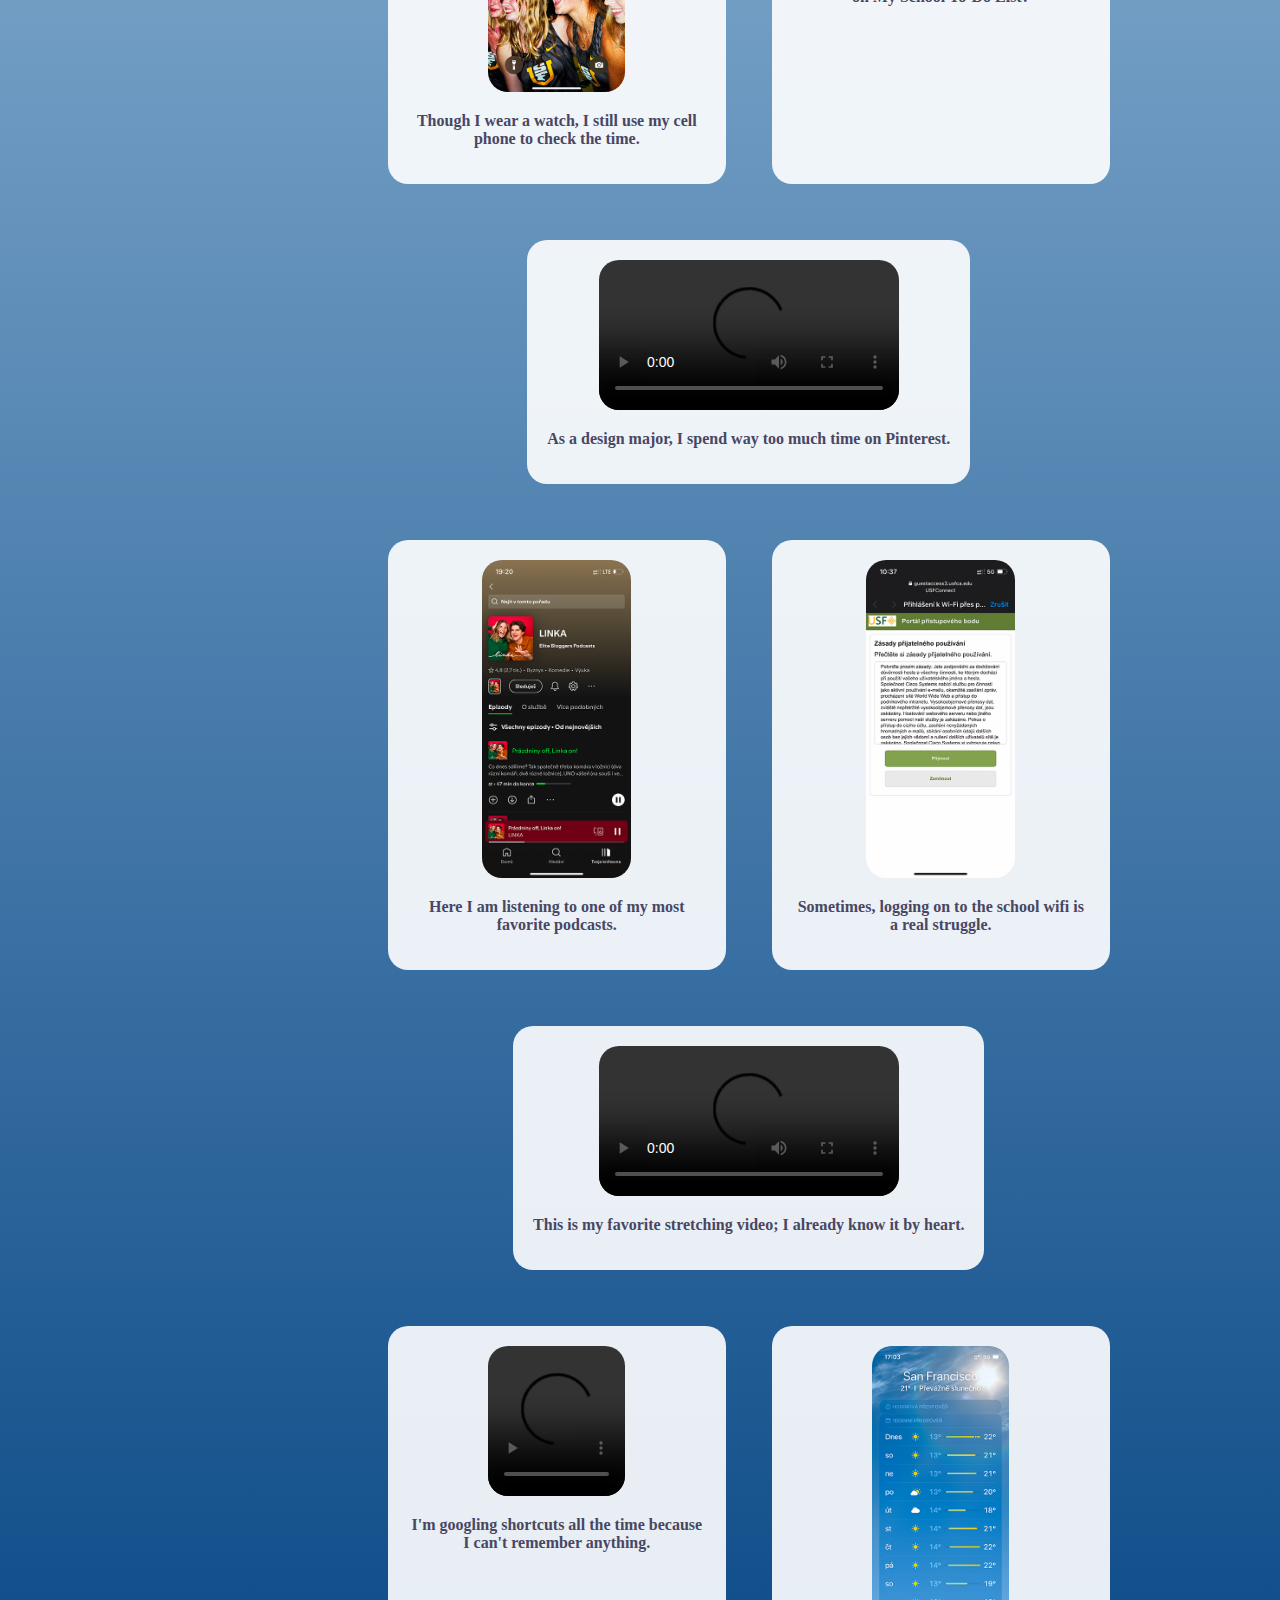
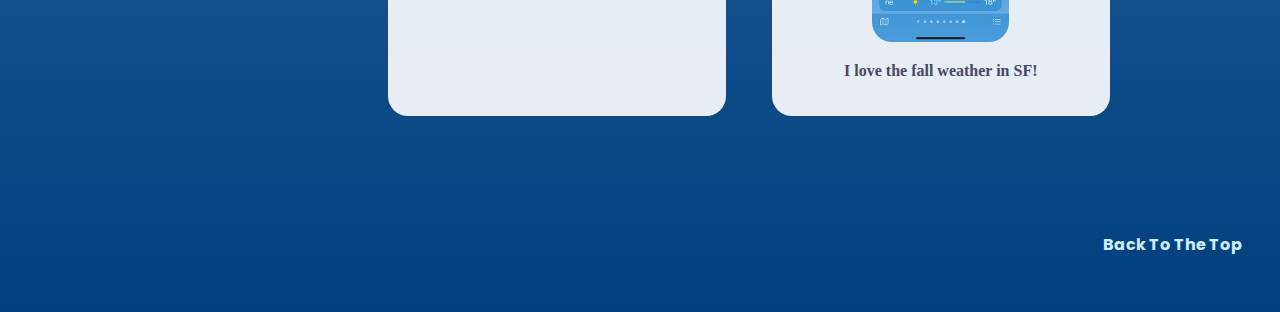
==== commit 3c0c8985: "updates" ====
--- a/thefeed.html
+++ b/thefeed.html
@@ -23,6 +23,8 @@
             <a href="index.html">
                 <img src="img/logo.gif" alt="gif showing a cartoon shark with a fish in its mouth changing color from yellow to orange" width="150px">
             </a>  
+                <br>
+                <br>
                 <br>
                 <br>
                 <div class="friends">
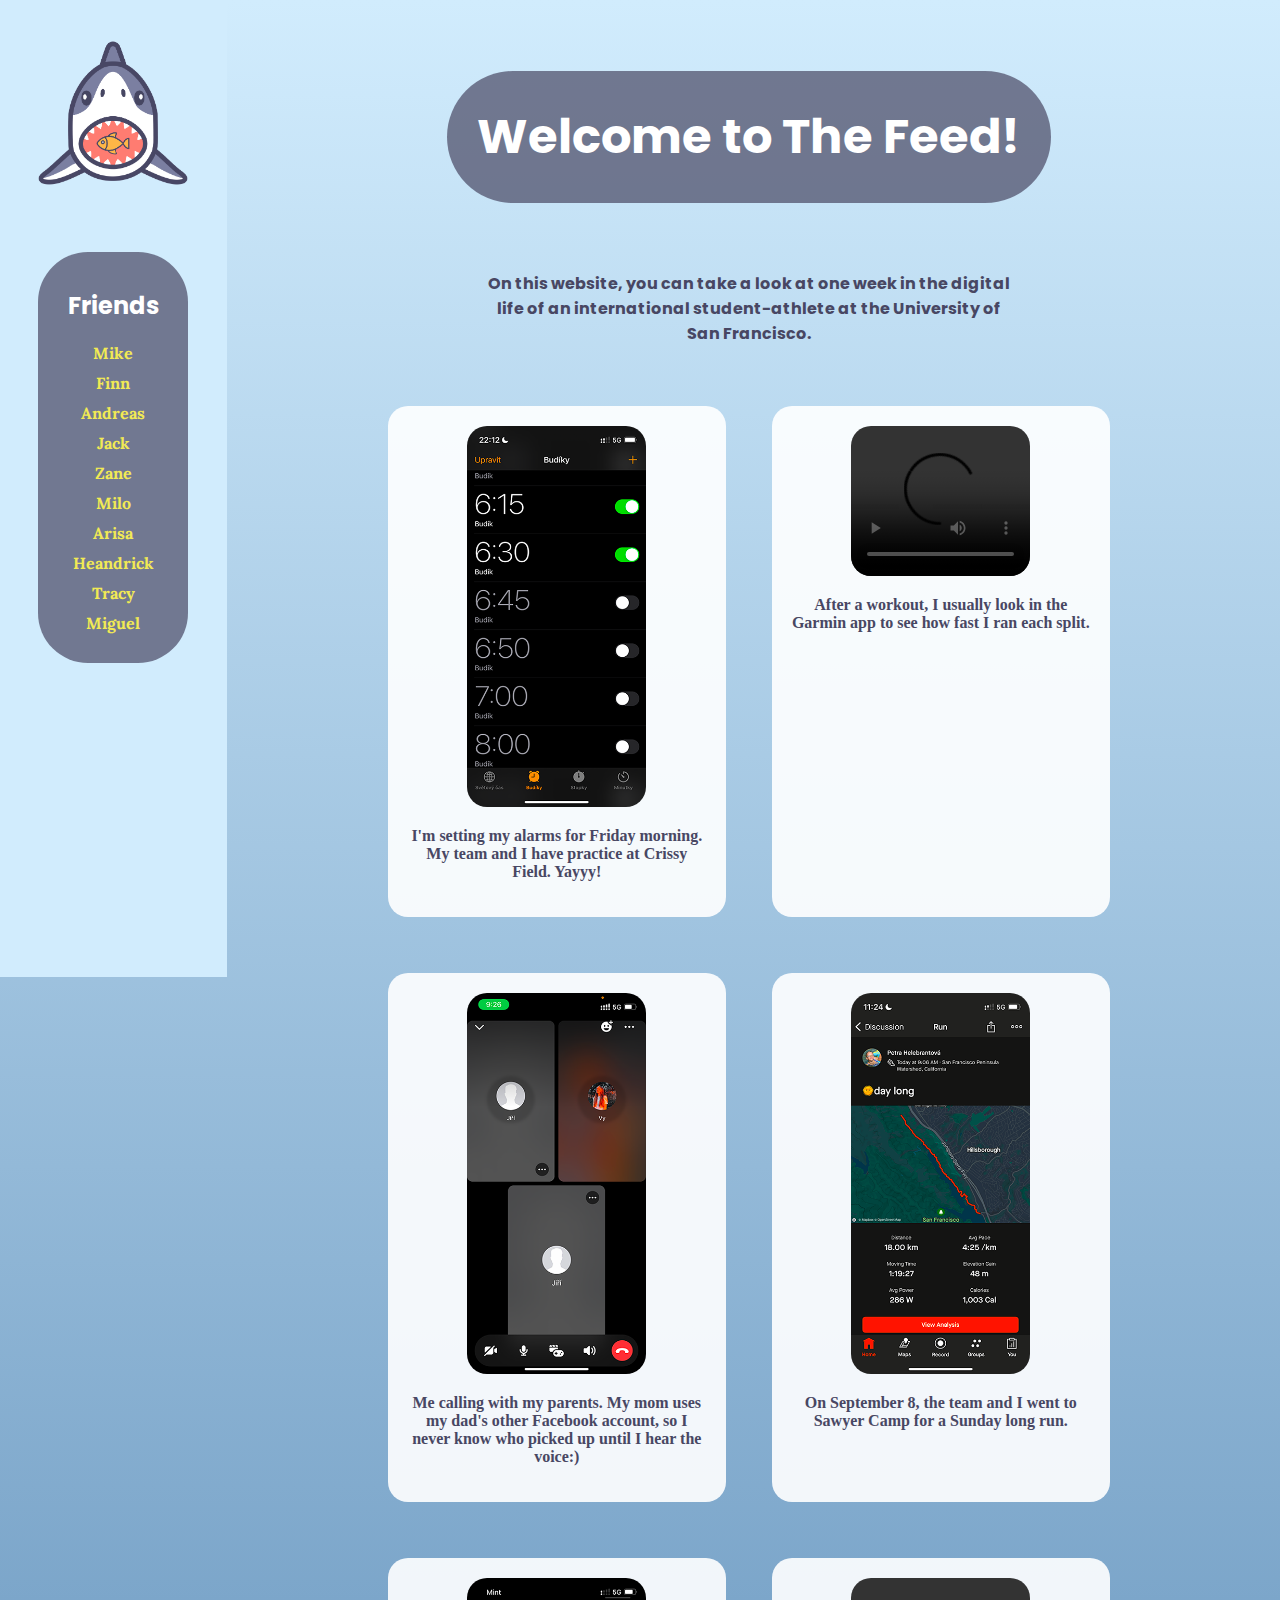
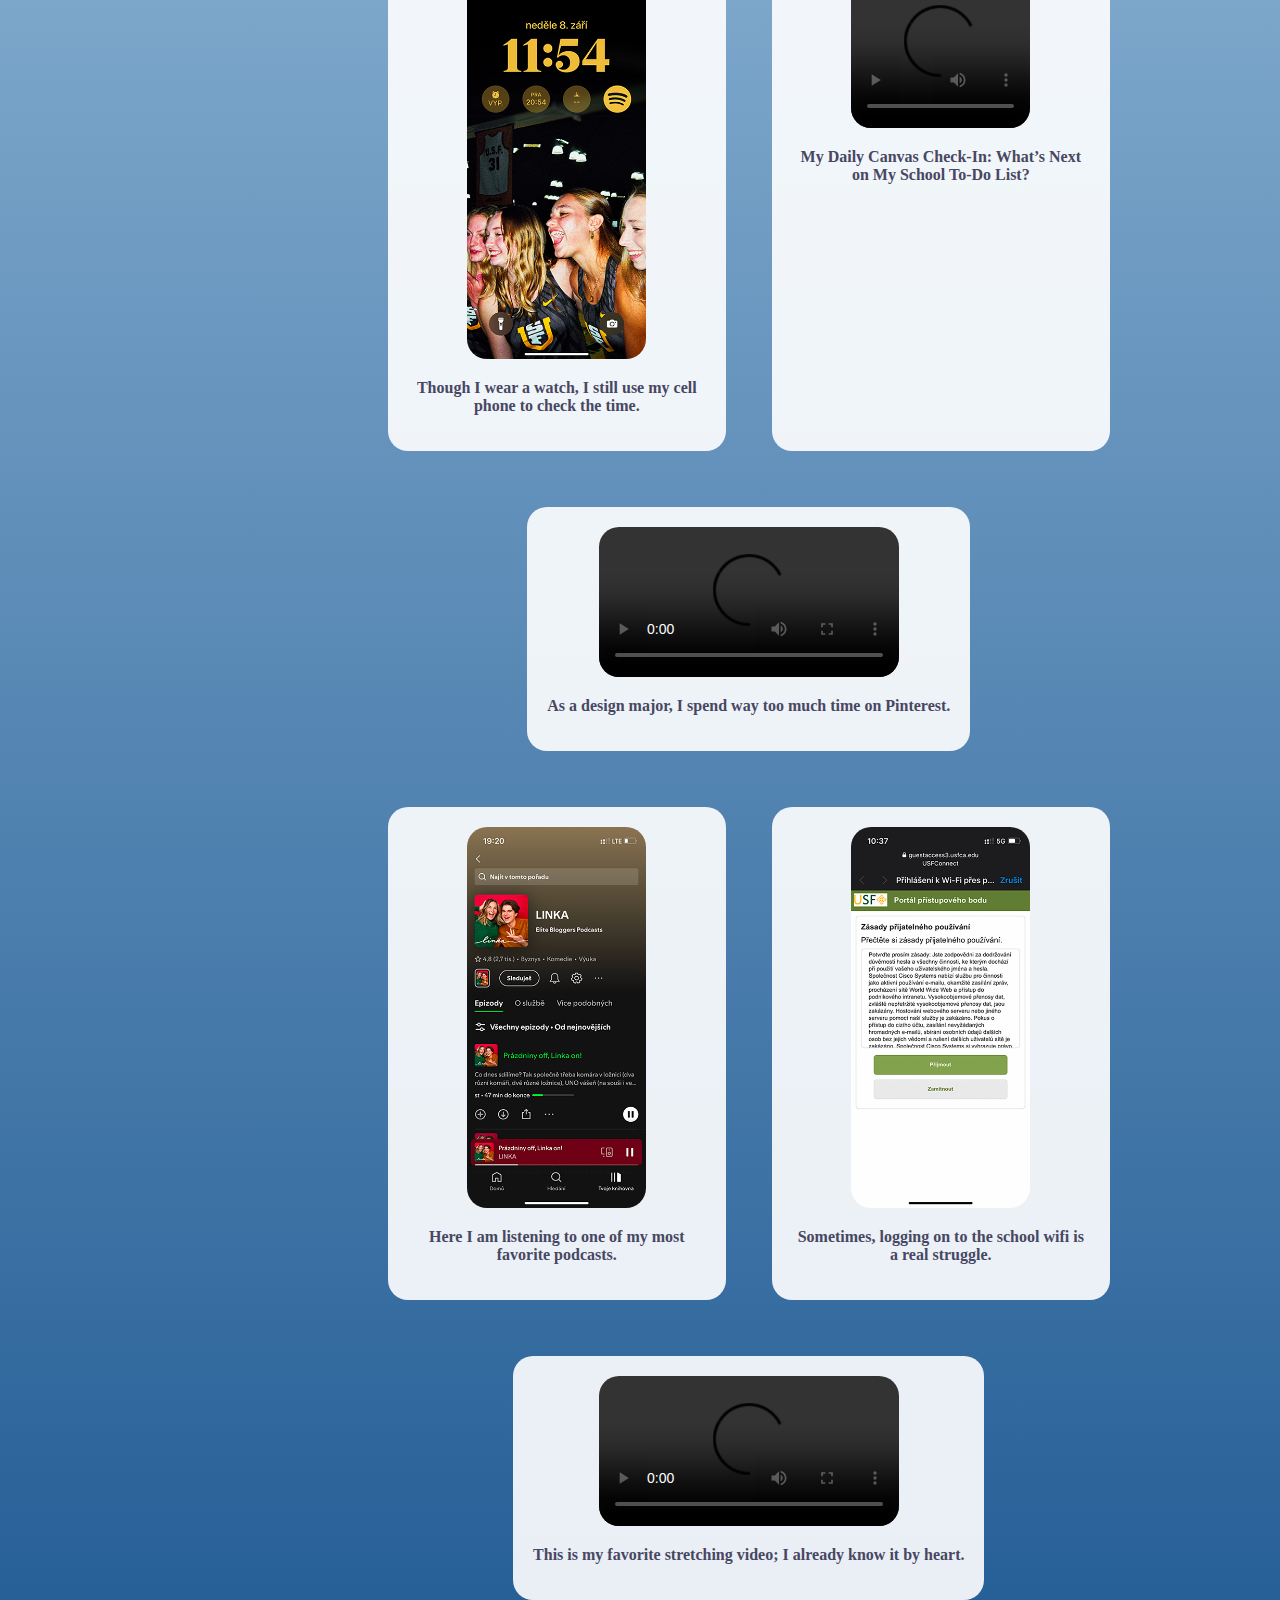
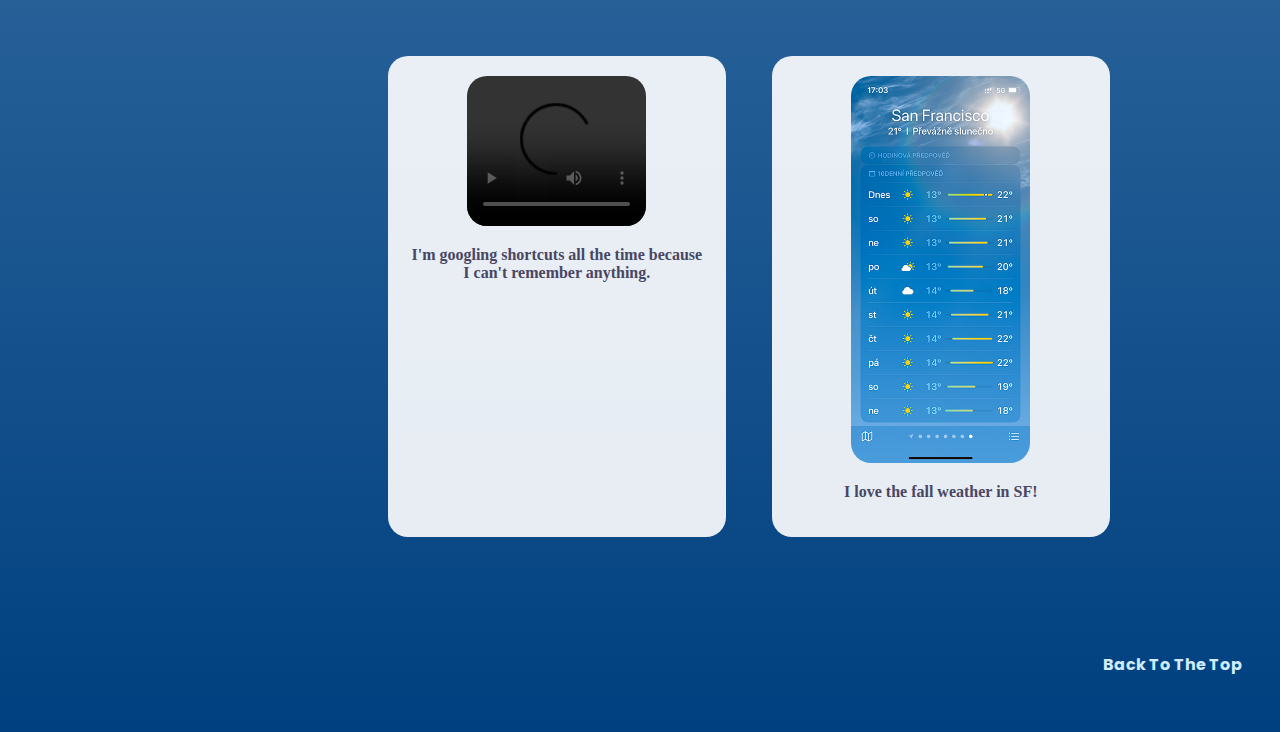
==== commit 1299eb02: "updates" ====
--- a/thefeed.html
+++ b/thefeed.html
@@ -81,14 +81,14 @@
             <div class="row"> 
                 <section>
                     <div class="content"> 
-                        <img src="img/alarms.png" alt="A dark-themed mobile alarm app showing alarms set at 6:15 and 6:30 turned on, with others between 6:45 and 8:00 turned off." style="width: 46%; height: 98%;">
+                        <img src="img/alarms.png" alt="A dark-themed mobile alarm app showing alarms set at 6:15 and 6:30 turned on, with others between 6:45 and 8:00 turned off." style="width: 60%; height: 98%;">
                         <p>I'm setting my alarms for Friday morning. My team and I have practice at Crissy Field. Yayyy!</p>
                     </div>
                 </section>
             
                 <section>
                     <div class="content"> 
-                        <video style="width: 46%; height: 98%;" controls>
+                        <video style="width: 60%; height: 98%;" controls>
                             <source src="img/garmin.mp4" type="video/mp4">
                         </video>
                         <p>After a workout, I usually look in the Garmin app to see how fast I ran each split.</p>
@@ -99,14 +99,14 @@
             <div class="row"> 
                 <section>
                     <div class="content"> 
-                        <img src="img/calling.png" alt="A mobile video call interface showing three participants. Two participants, named Jiří, have gray silhouettes, while the third participant, Vy, has a profile picture. The bottom menu has options for muting, video, effects, speaker, and ending the call." style="width: 46%; height: 98%;">
+                        <img src="img/calling.png" alt="A mobile video call interface showing three participants. Two participants, named Jiří, have gray silhouettes, while the third participant, Vy, has a profile picture. The bottom menu has options for muting, video, effects, speaker, and ending the call." style="width: 60%; height: 98%;">
                         <p>Me calling with my parents. My mom uses my dad's other Facebook account, so I never know who picked up until I hear the voice:)</p>
                     </div>
                 </section>
             
                 <section>
                     <div class="content"> 
-                        <img src="img/strava.png" alt="A running activity summary on a fitness app. The route is displayed on a map near San Francisco, with the distance covered being 18 km, an average pace of 4:25 per km, moving time of 1 hour 19 minutes, elevation gain of 48 meters, and calories burned being 1,003. The user, Petra Helebrantová, started the run at 9:06 AM in the San Francisco Peninsula Watershed." style="width: 46%; height: 98%;">
+                        <img src="img/strava.png" alt="A running activity summary on a fitness app. The route is displayed on a map near San Francisco, with the distance covered being 18 km, an average pace of 4:25 per km, moving time of 1 hour 19 minutes, elevation gain of 48 meters, and calories burned being 1,003. The user, Petra Helebrantová, started the run at 9:06 AM in the San Francisco Peninsula Watershed." style="width: 60%; height: 98%;">
                         <p>On September 8, the team and I went to Sawyer Camp for a Sunday long run.</p>
                     </div>
                 </section>
@@ -115,14 +115,14 @@
             <div class="row"> 
                 <section>
                     <div class="content"> 
-                        <img src="img/time.png" alt="A mobile lock screen showing the time as 11:54 on Sunday, September 8. The screen has yellow and black tones, with icons for alarm, time zone (Prague 20:54), Do Not Disturb, and Spotify. The background image shows a group of women smiling and wearing sports jerseys." style="width: 46%; height: 98%;">
+                        <img src="img/time.png" alt="A mobile lock screen showing the time as 11:54 on Sunday, September 8. The screen has yellow and black tones, with icons for alarm, time zone (Prague 20:54), Do Not Disturb, and Spotify. The background image shows a group of women smiling and wearing sports jerseys." style="width: 60%; height: 98%;">
                         <p>Though I wear a watch, I still use my cell phone to check the time.</p>
                     </div>
                 </section>
             
                 <section>
                     <div class="content"> 
-                        <video style="width: 46%; height: 98%;" controls>
+                        <video style="width: 60%; height: 98%;" controls>
                             <source src="img/canvas.mp4" type="video/mp4">
                         </video>
                         <p>My Daily Canvas Check-In: What’s Next on My School To-Do List?</p>
@@ -142,14 +142,14 @@
             <div class="row"> 
                 <section>
                     <div class="content"> 
-                        <img src="img/spotify_podcast.png" alt="A podcast page in the Spotify app for the 'LINKA' podcast by Elite Bloggers Podcasts. The screen shows the podcast details, including a 4.8-star rating from 2.7K reviews and categories like business, comedy, and education. An episode titled 'Prázdniny off, Linka on!' is playing, with 47 minutes remaining. The interface includes options to follow, manage settings, and play or pause the episode." style="width: 50%; height: 98%;">
+                        <img src="img/spotify_podcast.png" alt="A podcast page in the Spotify app for the 'LINKA' podcast by Elite Bloggers Podcasts. The screen shows the podcast details, including a 4.8-star rating from 2.7K reviews and categories like business, comedy, and education. An episode titled 'Prázdniny off, Linka on!' is playing, with 47 minutes remaining. The interface includes options to follow, manage settings, and play or pause the episode." style="width: 60%; height: 98%;">
                         <p>Here I am listening to one of my most favorite podcasts.</p>
                     </div>
                 </section>
             
                 <section>
                     <div class="content"> 
-                        <img src="img/usfconnectwifi.png" alt="A Wi-Fi login page for USFConnect with a Cisco access portal. The page includes the acceptable use policy in Czech, requiring the user to agree to terms related to responsible use of passwords and network activities. There are two buttons at the bottom: 'Přijmout' (Accept) and 'Zamítnout' (Decline)." style="width: 50%; height: 98%;">
+                        <img src="img/usfconnectwifi.png" alt="A Wi-Fi login page for USFConnect with a Cisco access portal. The page includes the acceptable use policy in Czech, requiring the user to agree to terms related to responsible use of passwords and network activities. There are two buttons at the bottom: 'Přijmout' (Accept) and 'Zamítnout' (Decline)." style="width: 60%; height: 98%;">
                         <p>Sometimes, logging on to the school wifi is a real struggle.</p>
                     </div>
                 </section>
@@ -167,7 +167,7 @@
             <div class="row"> 
                 <section>
                     <div class="content"> 
-                        <video style="width: 46%; height: 98%;" controls>
+                        <video style="width: 60%; height: 98%;" controls>
                             <source src="img/googling_shortcuts.mp4" type="video/mp4">
                         </video>
                         <p>I'm googling shortcuts all the time because I can't remember anything.</p>
@@ -176,7 +176,7 @@
                 
                 <section>
                     <div class="content"> 
-                        <img src="img/weather_forecast.png" alt="10-day weather forecast for San Francisco. Mostly sunny weather with temperatures ranging from 13°C to 22°C. Today is 13°C to 22°C with sunny skies. Over the weekend, Saturday and Sunday are both sunny with highs of 21°C. Monday is partly cloudy with a high of 20°C. Tuesday has cloudy skies with a high of 18°C. The rest of the week remains sunny, with temperatures reaching up to 22°C." style="width: 46%; height: 98%;">
+                        <img src="img/weather_forecast.png" alt="10-day weather forecast for San Francisco. Mostly sunny weather with temperatures ranging from 13°C to 22°C. Today is 13°C to 22°C with sunny skies. Over the weekend, Saturday and Sunday are both sunny with highs of 21°C. Monday is partly cloudy with a high of 20°C. Tuesday has cloudy skies with a high of 18°C. The rest of the week remains sunny, with temperatures reaching up to 22°C." style="width: 60%; height: 98%;">
                         <p>I love the fall weather in SF!</p>
                     </div>
                 </section>
